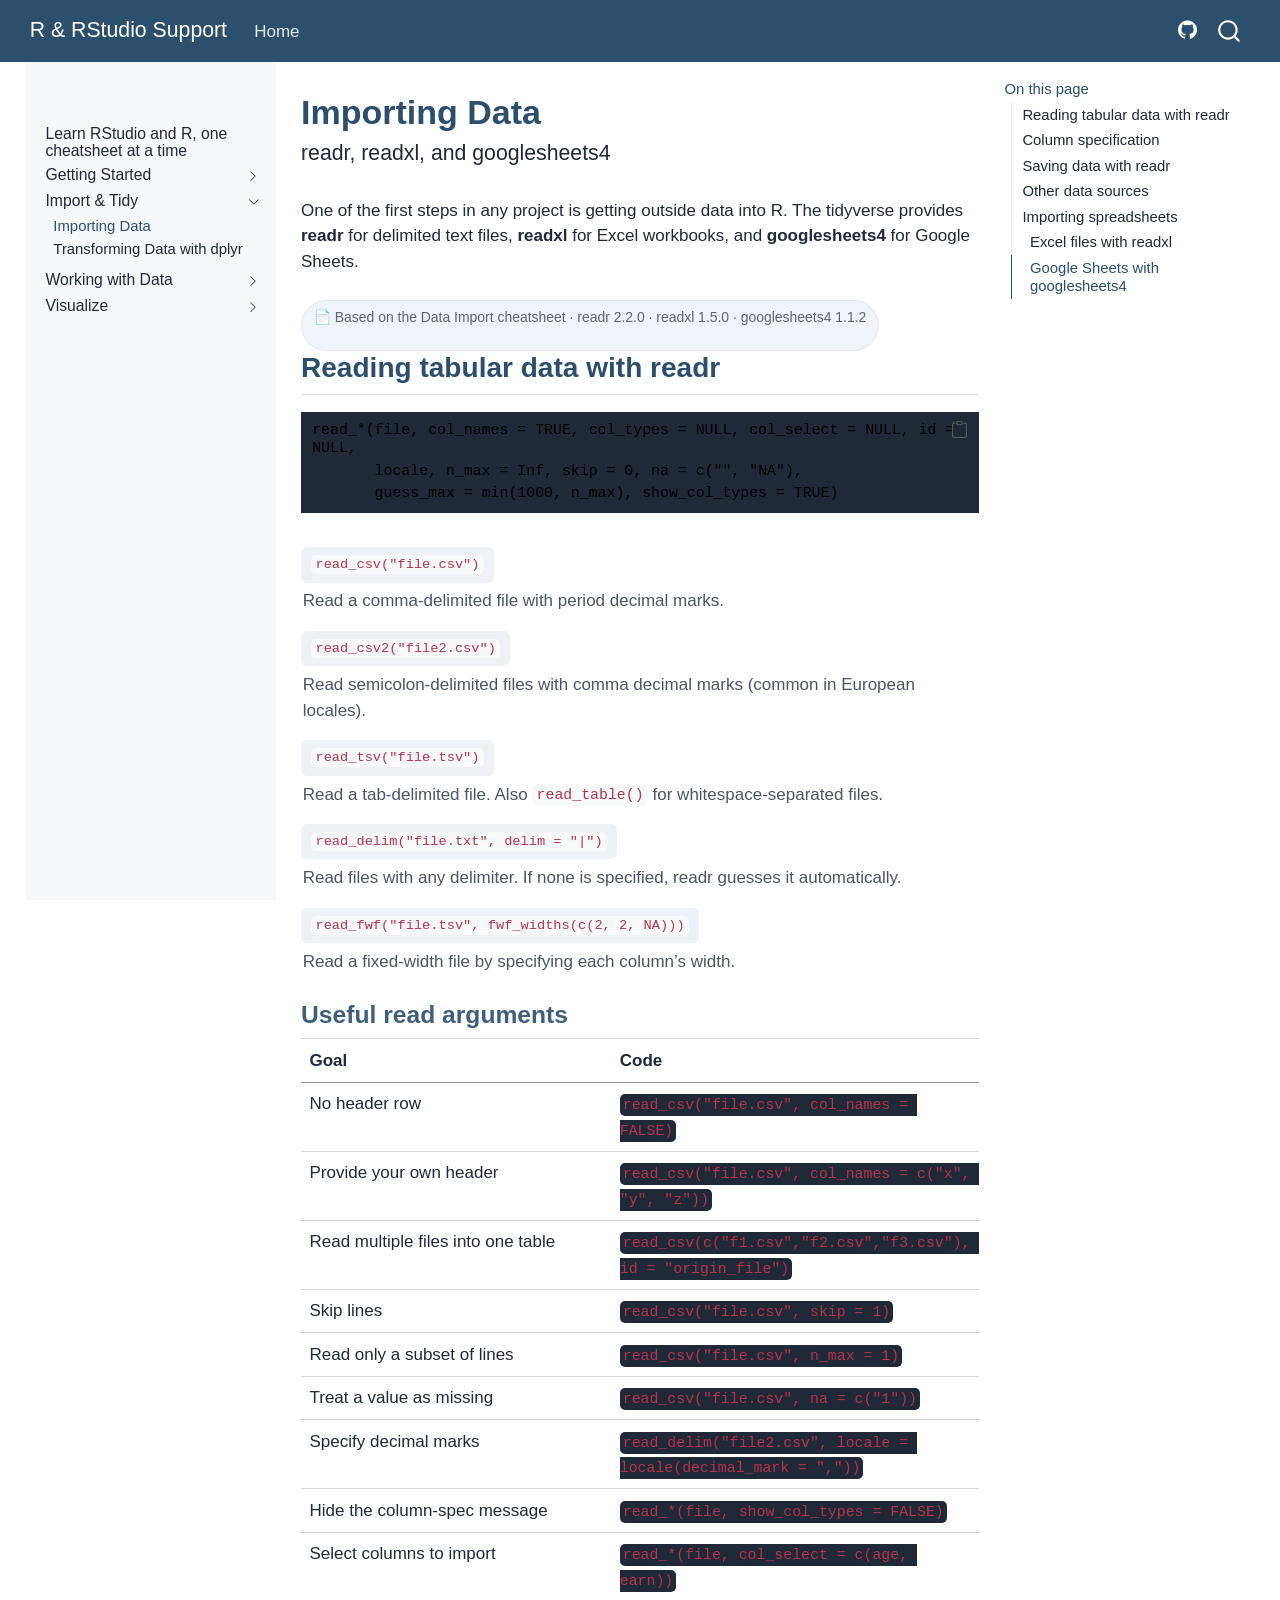
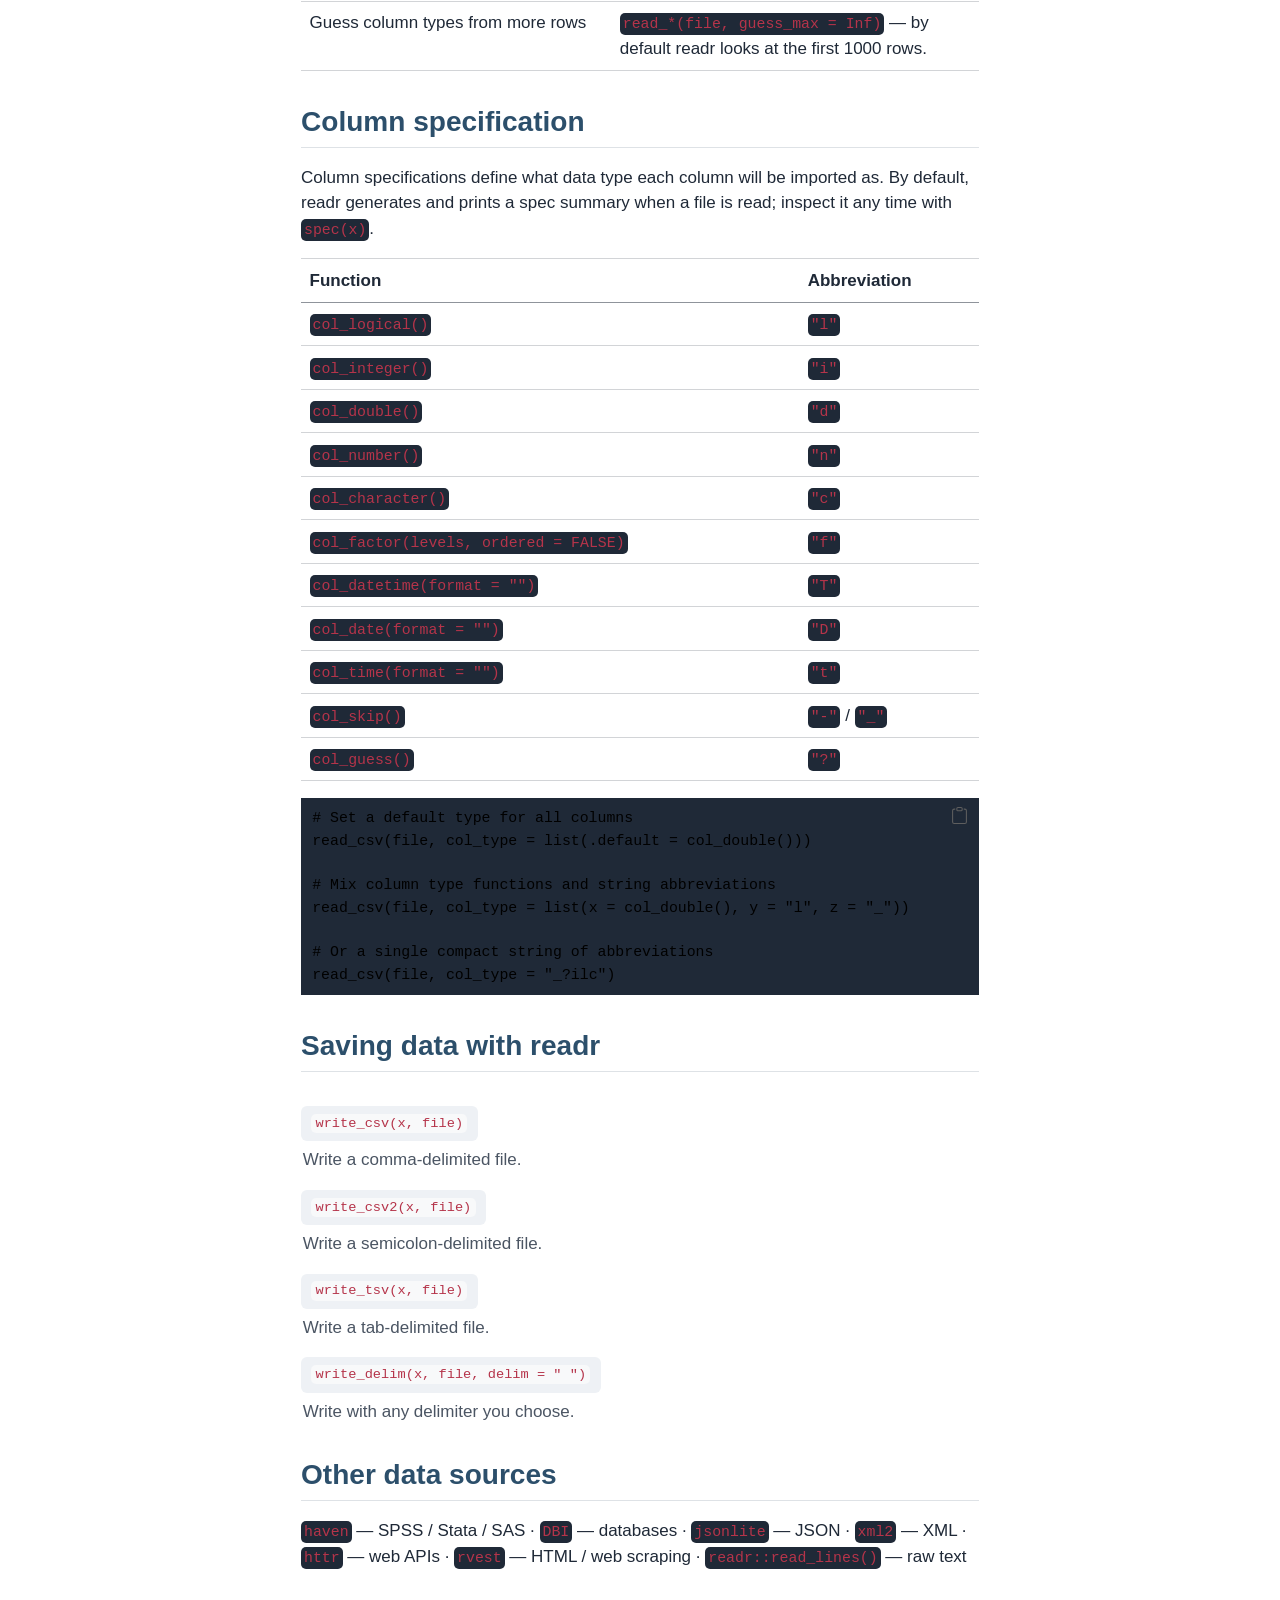
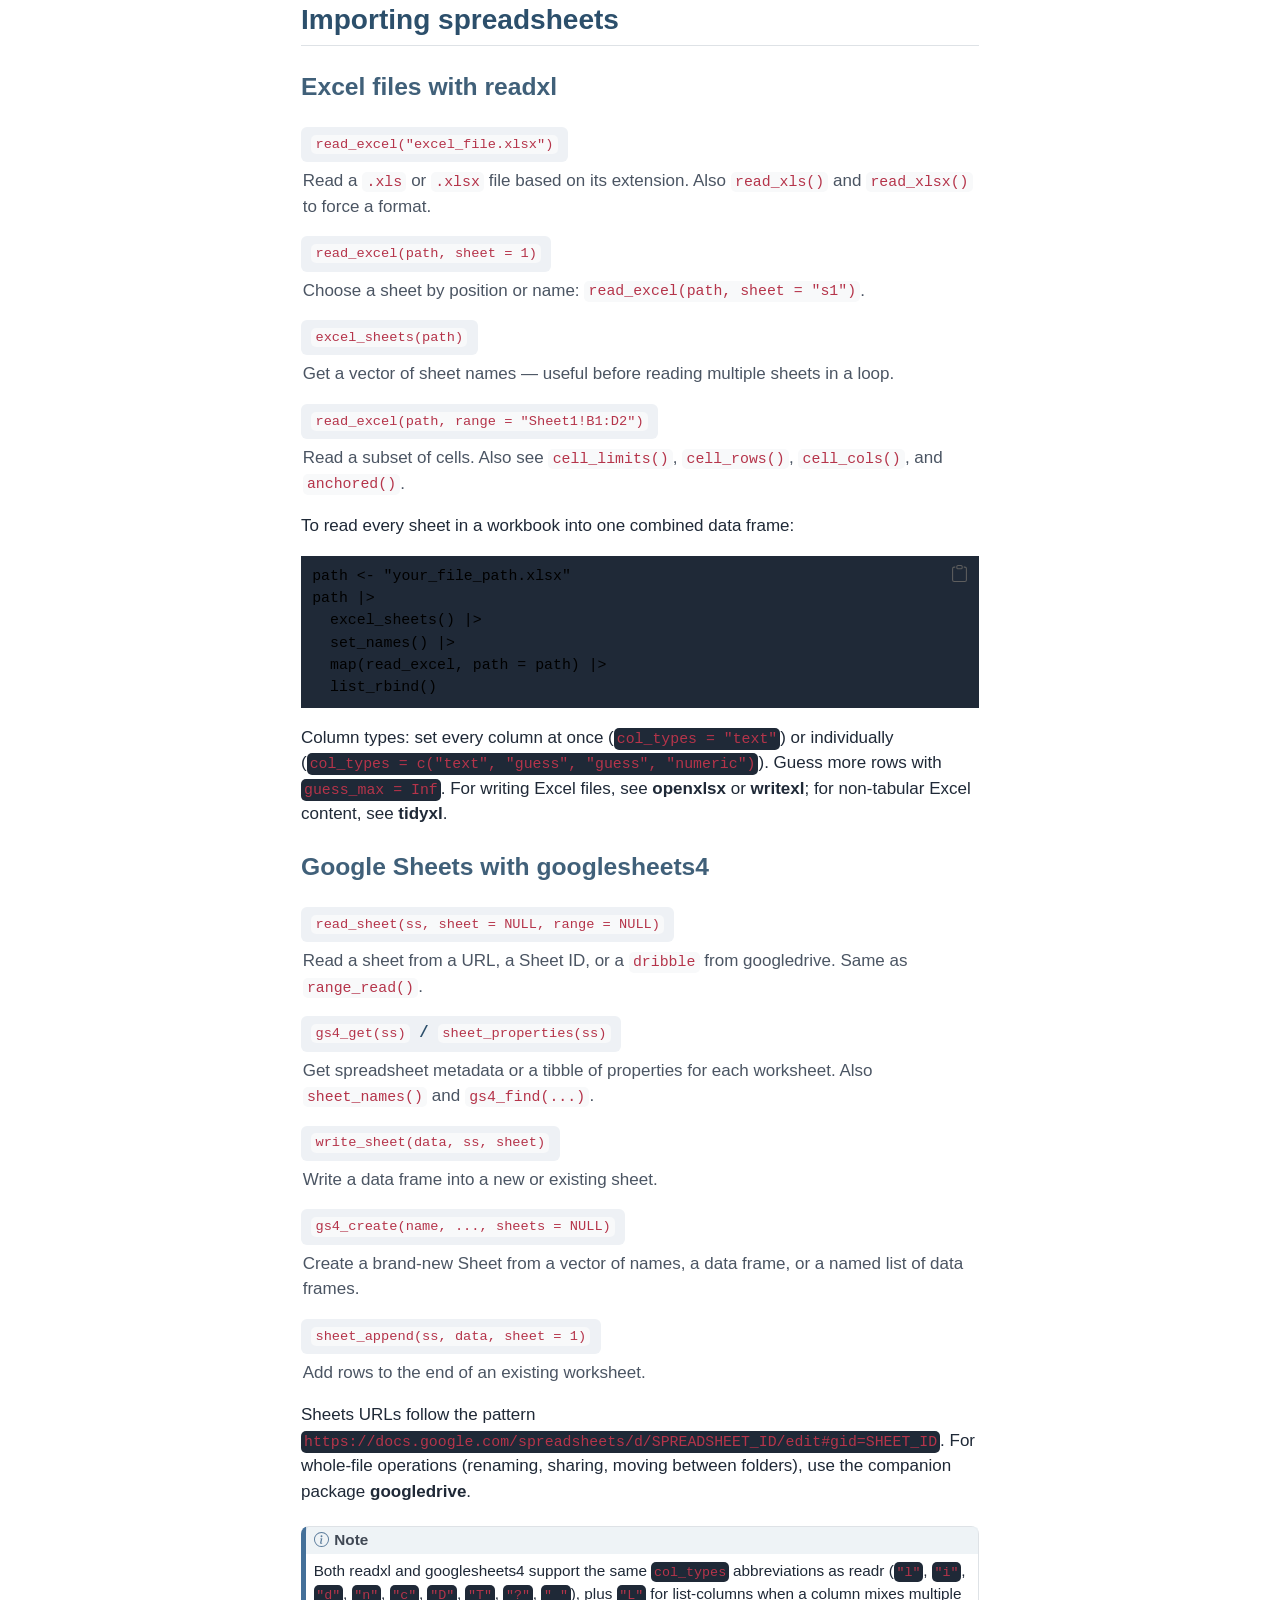
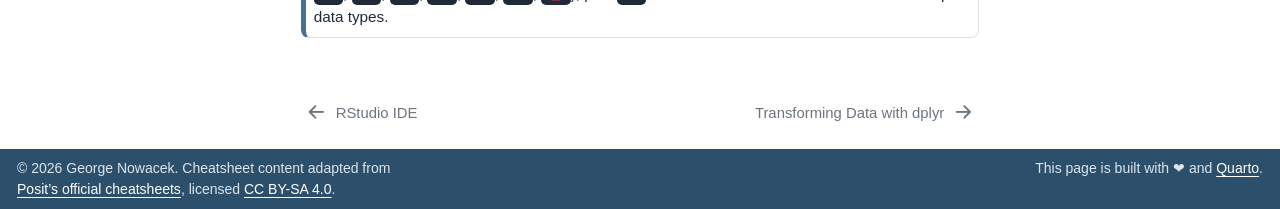
==== docs/data-import.html @ 21bd2790 "Rebuild site as a Quarto website Replace the hand-rolled static HTML/CSS with a proper Quarto websit" ====
<!DOCTYPE html>
<html xmlns="http://www.w3.org/1999/xhtml" lang="en" xml:lang="en"><head>

<meta charset="utf-8">
<meta name="generator" content="quarto-1.10.18">

<meta name="viewport" content="width=device-width, initial-scale=1.0, user-scalable=yes">


<title>Importing Data – R &amp; RStudio Support</title>
<style>
/* Default styles provided by pandoc.
** See https://pandoc.org/MANUAL.html#variables-for-html for config info.
*/
span.smallcaps{font-variant: small-caps;}
div.columns{display: flex; gap: 1.5em;}
div.column{flex: auto;}
@media screen {
div.columns{gap: min(4vw, 1.5em);}
div.column{overflow-x: auto;}
}
div.hanging-indent{margin-left: 1.5em; text-indent: -1.5em;}
ul.task-list{list-style: none;}
ul.task-list li input[type="checkbox"] {
  width: 0.8em;
  margin: 0 0.8em 0.2em -1em; /* quarto-specific, see https://github.com/quarto-dev/quarto-cli/issues/4556 */ 
  vertical-align: middle;
}
/* CSS for syntax highlighting */
html { -webkit-text-size-adjust: 100%; }
pre > code.sourceCode { white-space: pre; position: relative; }
pre > code.sourceCode > span { display: inline-block; line-height: 1.25; }
pre > code.sourceCode > span:empty { height: 1.2em; }
.sourceCode { overflow: visible; }
code.sourceCode > span { color: inherit; text-decoration: inherit; }
div.sourceCode { margin: 1em 0; }
pre.sourceCode { margin: 0; }
@media screen {
div.sourceCode { overflow: auto; }
}
@media print {
pre > code.sourceCode { white-space: pre-wrap; }
pre > code.sourceCode > span { text-indent: -5em; padding-left: 5em; }
}
pre.numberSource code
  { counter-reset: source-line 0; }
pre.numberSource code > span
  { position: relative; left: -4em; counter-increment: source-line; }
pre.numberSource code > span > a:first-child::before
  { content: counter(source-line);
    position: relative; left: -1em; text-align: right; vertical-align: baseline;
    border: none; display: inline-block;
    -webkit-touch-callout: none; -webkit-user-select: none;
    -khtml-user-select: none; -moz-user-select: none;
    -ms-user-select: none; user-select: none;
    padding: 0 4px; width: 4em;
  }
pre.numberSource { margin-left: 3em;  padding-left: 4px; }
div.sourceCode
  {   }
@media screen {
pre > code.sourceCode > span > a:first-child::before { text-decoration: underline; }
}
</style>


<script src="site_libs/quarto-nav/quarto-nav.js"></script>
<script src="site_libs/quarto-nav/headroom.min.js"></script>
<script src="site_libs/clipboard/clipboard.min.js"></script>
<script src="site_libs/quarto-search/autocomplete.umd.js"></script>
<script src="site_libs/quarto-search/fuse.min.js"></script>
<script src="site_libs/quarto-search/quarto-search.js"></script>
<meta name="quarto:offset" content="./">
<link href="./data-transformation.html" rel="next">
<link href="./rstudio-ide.html" rel="prev">
<script src="site_libs/quarto-html/quarto.js" type="module"></script>
<script src="site_libs/quarto-html/tabsets/tabsets.js" type="module"></script>
<script src="site_libs/quarto-html/popper.min.js"></script>
<script src="site_libs/quarto-html/tippy.umd.min.js"></script>
<script src="site_libs/quarto-html/anchor.min.js"></script>
<link href="site_libs/quarto-html/tippy.css" rel="stylesheet">
<link href="site_libs/quarto-html/quarto-syntax-highlighting-64a204ab8560d761af7679ceaba22944.css" rel="stylesheet" id="quarto-text-highlighting-styles">
<script src="site_libs/bootstrap/bootstrap.min.js"></script>
<link href="site_libs/bootstrap/bootstrap-icons.css" rel="stylesheet">
<link href="site_libs/bootstrap/bootstrap-61f014f841e309003241b0b5c9f6c084.min.css" rel="stylesheet" append-hash="true" id="quarto-bootstrap" data-mode="light">
<script id="quarto-search-options" type="application/json">{
  "location": "navbar",
  "copy-button": false,
  "collapse-after": 3,
  "panel-placement": "end",
  "type": "overlay",
  "limit": 50,
  "keyboard-shortcut": [
    "f",
    "/",
    "s"
  ],
  "show-item-context": false,
  "language": {
    "search-no-results-text": "No results",
    "search-matching-documents-text": "matching documents",
    "search-copy-link-title": "Copy link to search",
    "search-hide-matches-text": "Hide additional matches",
    "search-more-match-text": "more match in this document",
    "search-more-matches-text": "more matches in this document",
    "search-clear-button-title": "Clear",
    "search-text-placeholder": "",
    "search-detached-cancel-button-title": "Cancel",
    "search-submit-button-title": "Submit",
    "search-label": "Search"
  }
}</script>
<style>html{ scroll-behavior: smooth; }</style>


<link rel="stylesheet" href="styles.css">
</head>

<body class="nav-sidebar floating nav-fixed quarto-light">

<div id="quarto-search-results"></div>
  <header id="quarto-header" class="headroom fixed-top">
    <nav class="navbar navbar-expand-lg " data-bs-theme="dark">
      <div class="navbar-container container-fluid">
      <div class="navbar-brand-container mx-auto">
    <a class="navbar-brand" href="./index.html">
    <span class="navbar-title">R &amp; RStudio Support</span>
    </a>
  </div>
            <div id="quarto-search" class="" title="Search"></div>
          <button class="navbar-toggler" type="button" data-bs-toggle="collapse" data-bs-target="#navbarCollapse" aria-controls="navbarCollapse" role="menu" aria-expanded="false" aria-label="Toggle navigation" onclick="if (window.quartoToggleHeadroom) { window.quartoToggleHeadroom(); }">
  <span class="navbar-toggler-icon"></span>
</button>
          <div class="collapse navbar-collapse" id="navbarCollapse">
            <ul class="navbar-nav navbar-nav-scroll me-auto">
  <li class="nav-item">
    <a class="nav-link active" href="./index.html" aria-current="page"> 
<span class="menu-text">Home</span></a>
  </li>  
</ul>
            <ul class="navbar-nav navbar-nav-scroll ms-auto">
  <li class="nav-item compact">
    <a class="nav-link" href="https://github.com/ganowacek/r-support"> <i class="bi bi-github" role="img" aria-label="GitHub repository">
</i> 
<span class="menu-text"></span></a>
  </li>  
</ul>
          </div> <!-- /navcollapse -->
            <div class="quarto-navbar-tools">
</div>
      </div> <!-- /container-fluid -->
    </nav>
  <nav class="quarto-secondary-nav">
    <div class="container-fluid d-flex">
      <button type="button" class="quarto-btn-toggle btn" data-bs-toggle="collapse" role="button" data-bs-target=".quarto-sidebar-collapse-item" aria-controls="quarto-sidebar" aria-expanded="false" aria-label="Toggle sidebar navigation" onclick="if (window.quartoToggleHeadroom) { window.quartoToggleHeadroom(); }">
        <i class="bi bi-layout-text-sidebar-reverse"></i>
      </button>
        <a class="flex-grow-1 no-decor" role="navigation" data-bs-toggle="collapse" data-bs-target=".quarto-sidebar-collapse-item" aria-controls="quarto-sidebar" aria-expanded="false" aria-label="Toggle sidebar navigation" onclick="if (window.quartoToggleHeadroom) { window.quartoToggleHeadroom(); }">      
          <h1 class="quarto-secondary-nav-title">Importing Data</h1>
        </a>     
      <button type="button" class="btn quarto-search-button" aria-label="Search" onclick="window.quartoOpenSearch();">
        <i class="bi bi-search"></i>
      </button>
    </div>
  </nav>
</header>
<!-- content -->
<div id="quarto-content" class="quarto-container page-columns page-rows-contents page-layout-article page-navbar">
<!-- sidebar -->
  <nav id="quarto-sidebar" class="sidebar collapse collapse-horizontal quarto-sidebar-collapse-item sidebar-navigation floating overflow-auto">
        <div class="mt-2 flex-shrink-0 align-items-center">
        <div class="sidebar-search">
        <div id="quarto-search" class="" title="Search"></div>
        </div>
        </div>
    <div class="sidebar-menu-container"> 
    <ul class="list-unstyled mt-1">
        <li class="sidebar-item">
  <div class="sidebar-item-container"> 
  <a href="./index.html" class="sidebar-item-text sidebar-link">
 <span class="menu-text">Learn RStudio and R, one cheatsheet at a time</span></a>
  </div>
</li>
        <li class="sidebar-item sidebar-item-section">
      <div class="sidebar-item-container"> 
            <a class="sidebar-item-text sidebar-link text-start collapsed" data-bs-toggle="collapse" data-bs-target="#quarto-sidebar-section-1" role="navigation" aria-expanded="false">
 <span class="menu-text">Getting Started</span></a>
          <a class="sidebar-item-toggle text-start collapsed" data-bs-toggle="collapse" data-bs-target="#quarto-sidebar-section-1" role="navigation" aria-expanded="false" aria-label="Toggle section">
            <i class="bi bi-chevron-right ms-2"></i>
          </a> 
      </div>
      <ul id="quarto-sidebar-section-1" class="collapse list-unstyled sidebar-section depth1 ">  
          <li class="sidebar-item">
  <div class="sidebar-item-container"> 
  <a href="./rstudio-ide.html" class="sidebar-item-text sidebar-link">
 <span class="menu-text">RStudio IDE</span></a>
  </div>
</li>
      </ul>
  </li>
        <li class="sidebar-item sidebar-item-section">
      <div class="sidebar-item-container"> 
            <a class="sidebar-item-text sidebar-link text-start" data-bs-toggle="collapse" data-bs-target="#quarto-sidebar-section-2" role="navigation" aria-expanded="true">
 <span class="menu-text">Import &amp; Tidy</span></a>
          <a class="sidebar-item-toggle text-start" data-bs-toggle="collapse" data-bs-target="#quarto-sidebar-section-2" role="navigation" aria-expanded="true" aria-label="Toggle section">
            <i class="bi bi-chevron-right ms-2"></i>
          </a> 
      </div>
      <ul id="quarto-sidebar-section-2" class="collapse list-unstyled sidebar-section depth1 show">  
          <li class="sidebar-item">
  <div class="sidebar-item-container"> 
  <a href="./data-import.html" class="sidebar-item-text sidebar-link active">
 <span class="menu-text">Importing Data</span></a>
  </div>
</li>
          <li class="sidebar-item">
  <div class="sidebar-item-container"> 
  <a href="./data-transformation.html" class="sidebar-item-text sidebar-link">
 <span class="menu-text">Transforming Data with dplyr</span></a>
  </div>
</li>
      </ul>
  </li>
        <li class="sidebar-item sidebar-item-section">
      <div class="sidebar-item-container"> 
            <a class="sidebar-item-text sidebar-link text-start collapsed" data-bs-toggle="collapse" data-bs-target="#quarto-sidebar-section-3" role="navigation" aria-expanded="false">
 <span class="menu-text">Working with Data</span></a>
          <a class="sidebar-item-toggle text-start collapsed" data-bs-toggle="collapse" data-bs-target="#quarto-sidebar-section-3" role="navigation" aria-expanded="false" aria-label="Toggle section">
            <i class="bi bi-chevron-right ms-2"></i>
          </a> 
      </div>
      <ul id="quarto-sidebar-section-3" class="collapse list-unstyled sidebar-section depth1 ">  
          <li class="sidebar-item">
  <div class="sidebar-item-container"> 
  <a href="./strings.html" class="sidebar-item-text sidebar-link">
 <span class="menu-text">String Manipulation with stringr</span></a>
  </div>
</li>
          <li class="sidebar-item">
  <div class="sidebar-item-container"> 
  <a href="./factors.html" class="sidebar-item-text sidebar-link">
 <span class="menu-text">Factors with forcats</span></a>
  </div>
</li>
      </ul>
  </li>
        <li class="sidebar-item sidebar-item-section">
      <div class="sidebar-item-container"> 
            <a class="sidebar-item-text sidebar-link text-start collapsed" data-bs-toggle="collapse" data-bs-target="#quarto-sidebar-section-4" role="navigation" aria-expanded="false">
 <span class="menu-text">Visualize</span></a>
          <a class="sidebar-item-toggle text-start collapsed" data-bs-toggle="collapse" data-bs-target="#quarto-sidebar-section-4" role="navigation" aria-expanded="false" aria-label="Toggle section">
            <i class="bi bi-chevron-right ms-2"></i>
          </a> 
      </div>
      <ul id="quarto-sidebar-section-4" class="collapse list-unstyled sidebar-section depth1 ">  
          <li class="sidebar-item">
  <div class="sidebar-item-container"> 
  <a href="./data-visualization.html" class="sidebar-item-text sidebar-link">
 <span class="menu-text">Data Visualization with ggplot2</span></a>
  </div>
</li>
      </ul>
  </li>
    </ul>
    </div>
</nav>
<div id="quarto-sidebar-glass" class="quarto-sidebar-collapse-item" data-bs-toggle="collapse" data-bs-target=".quarto-sidebar-collapse-item"></div>
<!-- margin-sidebar -->
    <div id="quarto-margin-sidebar" class="sidebar margin-sidebar">
        <nav id="TOC" role="doc-toc" class="toc-active">
    <h2 id="toc-title">On this page</h2>
   
  <ul>
  <li><a href="#reading-tabular-data-with-readr" id="toc-reading-tabular-data-with-readr" class="nav-link active" data-scroll-target="#reading-tabular-data-with-readr">Reading tabular data with readr</a>
  <ul class="collapse">
  <li><a href="#useful-read-arguments" id="toc-useful-read-arguments" class="nav-link" data-scroll-target="#useful-read-arguments">Useful read arguments</a></li>
  </ul></li>
  <li><a href="#column-specification" id="toc-column-specification" class="nav-link" data-scroll-target="#column-specification">Column specification</a></li>
  <li><a href="#saving-data-with-readr" id="toc-saving-data-with-readr" class="nav-link" data-scroll-target="#saving-data-with-readr">Saving data with readr</a></li>
  <li><a href="#other-data-sources" id="toc-other-data-sources" class="nav-link" data-scroll-target="#other-data-sources">Other data sources</a></li>
  <li><a href="#importing-spreadsheets" id="toc-importing-spreadsheets" class="nav-link" data-scroll-target="#importing-spreadsheets">Importing spreadsheets</a>
  <ul class="collapse">
  <li><a href="#excel-files-with-readxl" id="toc-excel-files-with-readxl" class="nav-link" data-scroll-target="#excel-files-with-readxl">Excel files with readxl</a></li>
  <li><a href="#google-sheets-with-googlesheets4" id="toc-google-sheets-with-googlesheets4" class="nav-link" data-scroll-target="#google-sheets-with-googlesheets4">Google Sheets with googlesheets4</a></li>
  </ul></li>
  </ul>
</nav>
    </div>
<!-- main -->
<main class="content" id="quarto-document-content">

<header id="title-block-header" class="quarto-title-block default">
<div class="quarto-title">
<h1 class="title d-none d-lg-block">Importing Data</h1>
<p class="subtitle lead">readr, readxl, and googlesheets4</p>
</div>



<div class="quarto-title-meta">

    
  
    
  </div>
  


</header>


<p>One of the first steps in any project is getting outside data into R. The tidyverse provides <strong>readr</strong> for delimited text files, <strong>readxl</strong> for Excel workbooks, and <strong>googlesheets4</strong> for Google Sheets.</p>
<div class="source-note">
<p>📄 Based on the Data Import cheatsheet · readr 2.2.0 · readxl 1.5.0 · googlesheets4 1.1.2</p>
</div>
<section id="reading-tabular-data-with-readr" class="level2">
<h2 class="anchored" data-anchor-id="reading-tabular-data-with-readr">Reading tabular data with readr</h2>
<div class="code-copy-outer-scaffold"><div class="sourceCode" id="cb1"><pre class="sourceCode r code-with-copy"><code class="sourceCode r"><span id="cb1-1"><a href="#cb1-1" aria-hidden="true" tabindex="-1"></a>read_<span class="sc">*</span>(file, <span class="at">col_names =</span> <span class="cn">TRUE</span>, <span class="at">col_types =</span> <span class="cn">NULL</span>, <span class="at">col_select =</span> <span class="cn">NULL</span>, <span class="at">id =</span> <span class="cn">NULL</span>,</span>
<span id="cb1-2"><a href="#cb1-2" aria-hidden="true" tabindex="-1"></a>       locale, <span class="at">n_max =</span> <span class="cn">Inf</span>, <span class="at">skip =</span> <span class="dv">0</span>, <span class="at">na =</span> <span class="fu">c</span>(<span class="st">""</span>, <span class="st">"NA"</span>),</span>
<span id="cb1-3"><a href="#cb1-3" aria-hidden="true" tabindex="-1"></a>       <span class="at">guess_max =</span> <span class="fu">min</span>(<span class="dv">1000</span>, n_max), <span class="at">show_col_types =</span> <span class="cn">TRUE</span>)</span></code></pre></div><button title="Copy to Clipboard" class="code-copy-button"><i class="bi"></i></button></div>
<div class="fn-ref">
<dl>
<dt><code>read_csv("file.csv")</code></dt>
<dd>
Read a comma-delimited file with period decimal marks.
</dd>
<dt><code>read_csv2("file2.csv")</code></dt>
<dd>
Read semicolon-delimited files with comma decimal marks (common in European locales).
</dd>
<dt><code>read_tsv("file.tsv")</code></dt>
<dd>
Read a tab-delimited file. Also <code>read_table()</code> for whitespace-separated files.
</dd>
<dt><code>read_delim("file.txt", delim = "|")</code></dt>
<dd>
Read files with any delimiter. If none is specified, readr guesses it automatically.
</dd>
<dt><code>read_fwf("file.tsv", fwf_widths(c(2, 2, NA)))</code></dt>
<dd>
Read a fixed-width file by specifying each column’s width.
</dd>
</dl>
</div>
<section id="useful-read-arguments" class="level3">
<h3 class="anchored" data-anchor-id="useful-read-arguments">Useful read arguments</h3>
<table class="caption-top table">
<colgroup>
<col style="width: 50%">
<col style="width: 50%">
</colgroup>
<thead>
<tr class="header">
<th>Goal</th>
<th>Code</th>
</tr>
</thead>
<tbody>
<tr class="odd">
<td>No header row</td>
<td><code>read_csv("file.csv", col_names = FALSE)</code></td>
</tr>
<tr class="even">
<td>Provide your own header</td>
<td><code>read_csv("file.csv", col_names = c("x", "y", "z"))</code></td>
</tr>
<tr class="odd">
<td>Read multiple files into one table</td>
<td><code>read_csv(c("f1.csv","f2.csv","f3.csv"), id = "origin_file")</code></td>
</tr>
<tr class="even">
<td>Skip lines</td>
<td><code>read_csv("file.csv", skip = 1)</code></td>
</tr>
<tr class="odd">
<td>Read only a subset of lines</td>
<td><code>read_csv("file.csv", n_max = 1)</code></td>
</tr>
<tr class="even">
<td>Treat a value as missing</td>
<td><code>read_csv("file.csv", na = c("1"))</code></td>
</tr>
<tr class="odd">
<td>Specify decimal marks</td>
<td><code>read_delim("file2.csv", locale = locale(decimal_mark = ","))</code></td>
</tr>
<tr class="even">
<td>Hide the column-spec message</td>
<td><code>read_*(file, show_col_types = FALSE)</code></td>
</tr>
<tr class="odd">
<td>Select columns to import</td>
<td><code>read_*(file, col_select = c(age, earn))</code></td>
</tr>
<tr class="even">
<td>Guess column types from more rows</td>
<td><code>read_*(file, guess_max = Inf)</code> — by default readr looks at the first 1000 rows.</td>
</tr>
</tbody>
</table>
</section>
</section>
<section id="column-specification" class="level2">
<h2 class="anchored" data-anchor-id="column-specification">Column specification</h2>
<p>Column specifications define what data type each column will be imported as. By default, readr generates and prints a spec summary when a file is read; inspect it any time with <code>spec(x)</code>.</p>
<table class="caption-top table">
<thead>
<tr class="header">
<th>Function</th>
<th>Abbreviation</th>
</tr>
</thead>
<tbody>
<tr class="odd">
<td><code>col_logical()</code></td>
<td><code>"l"</code></td>
</tr>
<tr class="even">
<td><code>col_integer()</code></td>
<td><code>"i"</code></td>
</tr>
<tr class="odd">
<td><code>col_double()</code></td>
<td><code>"d"</code></td>
</tr>
<tr class="even">
<td><code>col_number()</code></td>
<td><code>"n"</code></td>
</tr>
<tr class="odd">
<td><code>col_character()</code></td>
<td><code>"c"</code></td>
</tr>
<tr class="even">
<td><code>col_factor(levels, ordered = FALSE)</code></td>
<td><code>"f"</code></td>
</tr>
<tr class="odd">
<td><code>col_datetime(format = "")</code></td>
<td><code>"T"</code></td>
</tr>
<tr class="even">
<td><code>col_date(format = "")</code></td>
<td><code>"D"</code></td>
</tr>
<tr class="odd">
<td><code>col_time(format = "")</code></td>
<td><code>"t"</code></td>
</tr>
<tr class="even">
<td><code>col_skip()</code></td>
<td><code>"-"</code> / <code>"_"</code></td>
</tr>
<tr class="odd">
<td><code>col_guess()</code></td>
<td><code>"?"</code></td>
</tr>
</tbody>
</table>
<div class="code-copy-outer-scaffold"><div class="sourceCode" id="cb2"><pre class="sourceCode r code-with-copy"><code class="sourceCode r"><span id="cb2-1"><a href="#cb2-1" aria-hidden="true" tabindex="-1"></a><span class="co"># Set a default type for all columns</span></span>
<span id="cb2-2"><a href="#cb2-2" aria-hidden="true" tabindex="-1"></a><span class="fu">read_csv</span>(file, <span class="at">col_type =</span> <span class="fu">list</span>(<span class="at">.default =</span> <span class="fu">col_double</span>()))</span>
<span id="cb2-3"><a href="#cb2-3" aria-hidden="true" tabindex="-1"></a></span>
<span id="cb2-4"><a href="#cb2-4" aria-hidden="true" tabindex="-1"></a><span class="co"># Mix column type functions and string abbreviations</span></span>
<span id="cb2-5"><a href="#cb2-5" aria-hidden="true" tabindex="-1"></a><span class="fu">read_csv</span>(file, <span class="at">col_type =</span> <span class="fu">list</span>(<span class="at">x =</span> <span class="fu">col_double</span>(), <span class="at">y =</span> <span class="st">"l"</span>, <span class="at">z =</span> <span class="st">"_"</span>))</span>
<span id="cb2-6"><a href="#cb2-6" aria-hidden="true" tabindex="-1"></a></span>
<span id="cb2-7"><a href="#cb2-7" aria-hidden="true" tabindex="-1"></a><span class="co"># Or a single compact string of abbreviations</span></span>
<span id="cb2-8"><a href="#cb2-8" aria-hidden="true" tabindex="-1"></a><span class="fu">read_csv</span>(file, <span class="at">col_type =</span> <span class="st">"_?ilc"</span>)</span></code></pre></div><button title="Copy to Clipboard" class="code-copy-button"><i class="bi"></i></button></div>
</section>
<section id="saving-data-with-readr" class="level2">
<h2 class="anchored" data-anchor-id="saving-data-with-readr">Saving data with readr</h2>
<div class="fn-ref">
<dl>
<dt><code>write_csv(x, file)</code></dt>
<dd>
Write a comma-delimited file.
</dd>
<dt><code>write_csv2(x, file)</code></dt>
<dd>
Write a semicolon-delimited file.
</dd>
<dt><code>write_tsv(x, file)</code></dt>
<dd>
Write a tab-delimited file.
</dd>
<dt><code>write_delim(x, file, delim = " ")</code></dt>
<dd>
Write with any delimiter you choose.
</dd>
</dl>
</div>
</section>
<section id="other-data-sources" class="level2">
<h2 class="anchored" data-anchor-id="other-data-sources">Other data sources</h2>
<p><code>haven</code> — SPSS / Stata / SAS · <code>DBI</code> — databases · <code>jsonlite</code> — JSON · <code>xml2</code> — XML · <code>httr</code> — web APIs · <code>rvest</code> — HTML / web scraping · <code>readr::read_lines()</code> — raw text</p>
</section>
<section id="importing-spreadsheets" class="level2">
<h2 class="anchored" data-anchor-id="importing-spreadsheets">Importing spreadsheets</h2>
<section id="excel-files-with-readxl" class="level3">
<h3 class="anchored" data-anchor-id="excel-files-with-readxl">Excel files with readxl</h3>
<div class="fn-ref">
<dl>
<dt><code>read_excel("excel_file.xlsx")</code></dt>
<dd>
Read a <code>.xls</code> or <code>.xlsx</code> file based on its extension. Also <code>read_xls()</code> and <code>read_xlsx()</code> to force a format.
</dd>
<dt><code>read_excel(path, sheet = 1)</code></dt>
<dd>
Choose a sheet by position or name: <code>read_excel(path, sheet = "s1")</code>.
</dd>
<dt><code>excel_sheets(path)</code></dt>
<dd>
Get a vector of sheet names — useful before reading multiple sheets in a loop.
</dd>
<dt><code>read_excel(path, range = "Sheet1!B1:D2")</code></dt>
<dd>
Read a subset of cells. Also see <code>cell_limits()</code>, <code>cell_rows()</code>, <code>cell_cols()</code>, and <code>anchored()</code>.
</dd>
</dl>
</div>
<p>To read every sheet in a workbook into one combined data frame:</p>
<div class="code-copy-outer-scaffold"><div class="sourceCode" id="cb3"><pre class="sourceCode r code-with-copy"><code class="sourceCode r"><span id="cb3-1"><a href="#cb3-1" aria-hidden="true" tabindex="-1"></a>path <span class="ot">&lt;-</span> <span class="st">"your_file_path.xlsx"</span></span>
<span id="cb3-2"><a href="#cb3-2" aria-hidden="true" tabindex="-1"></a>path <span class="sc">|&gt;</span></span>
<span id="cb3-3"><a href="#cb3-3" aria-hidden="true" tabindex="-1"></a>  <span class="fu">excel_sheets</span>() <span class="sc">|&gt;</span></span>
<span id="cb3-4"><a href="#cb3-4" aria-hidden="true" tabindex="-1"></a>  <span class="fu">set_names</span>() <span class="sc">|&gt;</span></span>
<span id="cb3-5"><a href="#cb3-5" aria-hidden="true" tabindex="-1"></a>  <span class="fu">map</span>(read_excel, <span class="at">path =</span> path) <span class="sc">|&gt;</span></span>
<span id="cb3-6"><a href="#cb3-6" aria-hidden="true" tabindex="-1"></a>  <span class="fu">list_rbind</span>()</span></code></pre></div><button title="Copy to Clipboard" class="code-copy-button"><i class="bi"></i></button></div>
<p>Column types: set every column at once (<code>col_types = "text"</code>) or individually (<code>col_types = c("text", "guess", "guess", "numeric")</code>). Guess more rows with <code>guess_max = Inf</code>. For writing Excel files, see <strong>openxlsx</strong> or <strong>writexl</strong>; for non-tabular Excel content, see <strong>tidyxl</strong>.</p>
</section>
<section id="google-sheets-with-googlesheets4" class="level3">
<h3 class="anchored" data-anchor-id="google-sheets-with-googlesheets4">Google Sheets with googlesheets4</h3>
<div class="fn-ref">
<dl>
<dt><code>read_sheet(ss, sheet = NULL, range = NULL)</code></dt>
<dd>
Read a sheet from a URL, a Sheet ID, or a <code>dribble</code> from googledrive. Same as <code>range_read()</code>.
</dd>
<dt><code>gs4_get(ss)</code> / <code>sheet_properties(ss)</code></dt>
<dd>
Get spreadsheet metadata or a tibble of properties for each worksheet. Also <code>sheet_names()</code> and <code>gs4_find(...)</code>.
</dd>
<dt><code>write_sheet(data, ss, sheet)</code></dt>
<dd>
Write a data frame into a new or existing sheet.
</dd>
<dt><code>gs4_create(name, ..., sheets = NULL)</code></dt>
<dd>
Create a brand-new Sheet from a vector of names, a data frame, or a named list of data frames.
</dd>
<dt><code>sheet_append(ss, data, sheet = 1)</code></dt>
<dd>
Add rows to the end of an existing worksheet.
</dd>
</dl>
</div>
<p>Sheets URLs follow the pattern <code>https://docs.google.com/spreadsheets/d/SPREADSHEET_ID/edit#gid=SHEET_ID</code>. For whole-file operations (renaming, sharing, moving between folders), use the companion package <strong>googledrive</strong>.</p>
<div class="callout callout-style-default callout-note callout-titled">
<div class="callout-header d-flex align-content-center">
<div class="callout-icon-container">
<i class="callout-icon"></i>
</div>
<div class="callout-title-container flex-fill">
Note
</div>
</div>
<div class="callout-body-container callout-body">
<p>Both readxl and googlesheets4 support the same <code>col_types</code> abbreviations as readr (<code>"l"</code>, <code>"i"</code>, <code>"d"</code>, <code>"n"</code>, <code>"c"</code>, <code>"D"</code>, <code>"T"</code>, <code>"?"</code>, <code>"_"</code>), plus <code>"L"</code> for list-columns when a column mixes multiple data types.</p>
</div>
</div>


</section>
</section>

</main> <!-- /main -->
<script id="quarto-html-after-body" type="application/javascript">
  window.document.addEventListener("DOMContentLoaded", function (event) {
    const icon = "";
    const anchorJS = new window.AnchorJS();
    anchorJS.options = {
      placement: 'right',
      icon: icon
    };
    anchorJS.add('.anchored');
    const isCodeAnnotation = (el) => {
      for (const clz of el.classList) {
        if (clz.startsWith('code-annotation-')) {                     
          return true;
        }
      }
      return false;
    }
    const onCopySuccess = function(e) {
      // button target
      const button = e.trigger;
      // don't keep focus
      button.blur();
      // flash "checked"
      button.classList.add('code-copy-button-checked');
      var currentTitle = button.getAttribute("title");
      button.setAttribute("title", "Copied!");
      let tooltip;
      if (window.bootstrap) {
        button.setAttribute("data-bs-toggle", "tooltip");
        button.setAttribute("data-bs-placement", "left");
        button.setAttribute("data-bs-title", "Copied!");
        tooltip = new bootstrap.Tooltip(button, 
          { trigger: "manual", 
            customClass: "code-copy-button-tooltip",
            offset: [0, -8]});
        tooltip.show();    
      }
      setTimeout(function() {
        if (tooltip) {
          tooltip.hide();
          button.removeAttribute("data-bs-title");
          button.removeAttribute("data-bs-toggle");
          button.removeAttribute("data-bs-placement");
        }
        button.setAttribute("title", currentTitle);
        button.classList.remove('code-copy-button-checked');
      }, 1000);
      // clear code selection
      e.clearSelection();
    }
    const getTextToCopy = function(trigger) {
      const outerScaffold = trigger.parentElement.cloneNode(true);
      const codeEl = outerScaffold.querySelector('code');
      for (const childEl of codeEl.children) {
        if (isCodeAnnotation(childEl)) {
          childEl.remove();
        }
      }
      return codeEl.innerText;
    }
    const clipboard = new window.ClipboardJS('.code-copy-button:not([data-in-quarto-modal])', {
      text: getTextToCopy
    });
    clipboard.on('success', onCopySuccess);
    if (window.document.getElementById('quarto-embedded-source-code-modal')) {
      const clipboardModal = new window.ClipboardJS('.code-copy-button[data-in-quarto-modal]', {
        text: getTextToCopy,
        container: window.document.getElementById('quarto-embedded-source-code-modal')
      });
      clipboardModal.on('success', onCopySuccess);
    }
      var localhostRegex = new RegExp(/^(?:http|https):\/\/localhost\:?[0-9]*\//);
      var mailtoRegex = new RegExp(/^mailto:/);
        var filterRegex = new RegExp("https:\/\/ganowacek\.github\.io\/r-support\/");
      var isInternal = (href) => {
          return filterRegex.test(href) || localhostRegex.test(href) || mailtoRegex.test(href);
      }
      // Inspect non-navigation links and adorn them if external
     var links = window.document.querySelectorAll('a[href]:not(.nav-link):not(.navbar-brand):not(.toc-action):not(.sidebar-link):not(.sidebar-item-toggle):not(.pagination-link):not(.no-external):not([aria-hidden]):not(.dropdown-item):not(.quarto-navigation-tool):not(.about-link)');
      for (var i=0; i<links.length; i++) {
        const link = links[i];
        if (!isInternal(link.href)) {
          // undo the damage that might have been done by quarto-nav.js in the case of
          // links that we want to consider external
          if (link.dataset.originalHref !== undefined) {
            link.href = link.dataset.originalHref;
          }
            // target, if specified
            link.setAttribute("target", "_blank");
            if (link.getAttribute("rel") === null) {
              link.setAttribute("rel", "noopener");
            }
        }
      }
    function tippyHover(el, contentFn, onTriggerFn, onUntriggerFn) {
      const config = {
        allowHTML: true,
        maxWidth: 500,
        delay: 100,
        arrow: false,
        appendTo: function(el) {
            return el.parentElement;
        },
        interactive: true,
        interactiveBorder: 10,
        theme: 'quarto',
        placement: 'bottom-start',
      };
      if (contentFn) {
        config.content = contentFn;
      }
      if (onTriggerFn) {
        config.onTrigger = onTriggerFn;
      }
      if (onUntriggerFn) {
        config.onUntrigger = onUntriggerFn;
      }
      window.tippy(el, config); 
    }
    const noterefs = window.document.querySelectorAll('a[role="doc-noteref"]');
    for (var i=0; i<noterefs.length; i++) {
      const ref = noterefs[i];
      tippyHover(ref, function() {
        // use id or data attribute instead here
        let href = ref.getAttribute('data-footnote-href') || ref.getAttribute('href');
        try { href = new URL(href).hash; } catch {}
        const id = href.replace(/^#\/?/, "");
        const note = window.document.getElementById(id);
        if (note) {
          return note.innerHTML;
        } else {
          return "";
        }
      });
    }
    const xrefs = window.document.querySelectorAll('a.quarto-xref');
    const processXRef = (id, note) => {
      // Strip column container classes
      const stripColumnClz = (el) => {
        el.classList.remove("page-full", "page-columns");
        if (el.children) {
          for (const child of el.children) {
            stripColumnClz(child);
          }
        }
      }
      stripColumnClz(note)
      if (id === null || id.startsWith('sec-')) {
        // Special case sections, only their first couple elements
        const container = document.createElement("div");
        if (note.children && note.children.length > 2) {
          container.appendChild(note.children[0].cloneNode(true));
          for (let i = 1; i < note.children.length; i++) {
            const child = note.children[i];
            if (child.tagName === "P" && child.innerText === "") {
              continue;
            } else {
              container.appendChild(child.cloneNode(true));
              break;
            }
          }
          if (window.Quarto?.typesetMath) {
            window.Quarto.typesetMath(container);
          }
          return container.innerHTML
        } else {
          if (window.Quarto?.typesetMath) {
            window.Quarto.typesetMath(note);
          }
          return note.innerHTML;
        }
      } else {
        // Remove any anchor links if they are present
        const anchorLink = note.querySelector('a.anchorjs-link');
        if (anchorLink) {
          anchorLink.remove();
        }
        if (window.Quarto?.typesetMath) {
          window.Quarto.typesetMath(note);
        }
        if (note.classList.contains("callout")) {
          return note.outerHTML;
        } else {
          return note.innerHTML;
        }
      }
    }
    for (var i=0; i<xrefs.length; i++) {
      const xref = xrefs[i];
      tippyHover(xref, undefined, function(instance) {
        instance.disable();
        let url = xref.getAttribute('href');
        let hash = undefined; 
        if (url.startsWith('#')) {
          hash = url;
        } else {
          try { hash = new URL(url).hash; } catch {}
        }
        if (hash) {
          const id = hash.replace(/^#\/?/, "");
          const note = window.document.getElementById(id);
          if (note !== null) {
            try {
              const html = processXRef(id, note.cloneNode(true));
              instance.setContent(html);
            } finally {
              instance.enable();
              instance.show();
            }
          } else {
            // See if we can fetch this
            fetch(url.split('#')[0])
            .then(res => res.text())
            .then(html => {
              const parser = new DOMParser();
              const htmlDoc = parser.parseFromString(html, "text/html");
              const note = htmlDoc.getElementById(id);
              if (note !== null) {
                const html = processXRef(id, note);
                instance.setContent(html);
              } 
            }).finally(() => {
              instance.enable();
              instance.show();
            });
          }
        } else {
          // See if we can fetch a full url (with no hash to target)
          // This is a special case and we should probably do some content thinning / targeting
          fetch(url)
          .then(res => res.text())
          .then(html => {
            const parser = new DOMParser();
            const htmlDoc = parser.parseFromString(html, "text/html");
            const note = htmlDoc.querySelector('main.content');
            if (note !== null) {
              // This should only happen for chapter cross references
              // (since there is no id in the URL)
              // remove the first header
              if (note.children.length > 0 && note.children[0].tagName === "HEADER") {
                note.children[0].remove();
              }
              const html = processXRef(null, note);
              instance.setContent(html);
            } 
          }).finally(() => {
            instance.enable();
            instance.show();
          });
        }
      }, function(instance) {
      });
    }
        let selectedAnnoteEl;
        const selectorForAnnotation = ( cell, annotation) => {
          let cellAttr = 'data-code-cell="' + cell + '"';
          let lineAttr = 'data-code-annotation="' +  annotation + '"';
          const selector = 'span[' + cellAttr + '][' + lineAttr + ']';
          return selector;
        }
        const selectCodeLines = (annoteEl) => {
          const doc = window.document;
          const targetCell = annoteEl.getAttribute("data-target-cell");
          const targetAnnotation = annoteEl.getAttribute("data-target-annotation");
          const annoteSpan = window.document.querySelector(selectorForAnnotation(targetCell, targetAnnotation));
          const lines = annoteSpan.getAttribute("data-code-lines").split(",");
          const lineIds = lines.map((line) => {
            return targetCell + "-" + line;
          })
          let top = null;
          let height = null;
          let parent = null;
          if (lineIds.length > 0) {
              //compute the position of the single el (top and bottom and make a div)
              const el = window.document.getElementById(lineIds[0]);
              top = el.offsetTop;
              height = el.offsetHeight;
              parent = el.parentElement.parentElement;
            if (lineIds.length > 1) {
              const lastEl = window.document.getElementById(lineIds[lineIds.length - 1]);
              const bottom = lastEl.offsetTop + lastEl.offsetHeight;
              height = bottom - top;
            }
            if (top !== null && height !== null && parent !== null) {
              // cook up a div (if necessary) and position it 
              let div = window.document.getElementById("code-annotation-line-highlight");
              if (div === null) {
                div = window.document.createElement("div");
                div.setAttribute("id", "code-annotation-line-highlight");
                div.style.position = 'absolute';
                parent.appendChild(div);
              }
              div.style.top = top - 2 + "px";
              div.style.height = height + 4 + "px";
              div.style.left = 0;
              let gutterDiv = window.document.getElementById("code-annotation-line-highlight-gutter");
              if (gutterDiv === null) {
                gutterDiv = window.document.createElement("div");
                gutterDiv.setAttribute("id", "code-annotation-line-highlight-gutter");
                gutterDiv.style.position = 'absolute';
                const codeCell = window.document.getElementById(targetCell);
                const gutter = codeCell.querySelector('.code-annotation-gutter');
                gutter.appendChild(gutterDiv);
              }
              gutterDiv.style.top = top - 2 + "px";
              gutterDiv.style.height = height + 4 + "px";
            }
            selectedAnnoteEl = annoteEl;
          }
        };
        const unselectCodeLines = () => {
          const elementsIds = ["code-annotation-line-highlight", "code-annotation-line-highlight-gutter"];
          elementsIds.forEach((elId) => {
            const div = window.document.getElementById(elId);
            if (div) {
              div.remove();
            }
          });
          selectedAnnoteEl = undefined;
        };
          // Handle positioning of the toggle
      window.addEventListener(
        "resize",
        throttle(() => {
          elRect = undefined;
          if (selectedAnnoteEl) {
            selectCodeLines(selectedAnnoteEl);
          }
        }, 10)
      );
      function throttle(fn, ms) {
      let throttle = false;
      let timer;
        return (...args) => {
          if(!throttle) { // first call gets through
              fn.apply(this, args);
              throttle = true;
          } else { // all the others get throttled
              if(timer) clearTimeout(timer); // cancel #2
              timer = setTimeout(() => {
                fn.apply(this, args);
                timer = throttle = false;
              }, ms);
          }
        };
      }
        // Attach click handler to the DT
        const annoteDls = window.document.querySelectorAll('dt[data-target-cell]');
        for (const annoteDlNode of annoteDls) {
          annoteDlNode.addEventListener('click', (event) => {
            const clickedEl = event.target;
            if (clickedEl !== selectedAnnoteEl) {
              unselectCodeLines();
              const activeEl = window.document.querySelector('dt[data-target-cell].code-annotation-active');
              if (activeEl) {
                activeEl.classList.remove('code-annotation-active');
              }
              selectCodeLines(clickedEl);
              clickedEl.classList.add('code-annotation-active');
            } else {
              // Unselect the line
              unselectCodeLines();
              clickedEl.classList.remove('code-annotation-active');
            }
          });
        }
    const findCites = (el) => {
      const parentEl = el.parentElement;
      if (parentEl) {
        const cites = parentEl.dataset.cites;
        if (cites) {
          return {
            el,
            cites: cites.split(' ')
          };
        } else {
          return findCites(el.parentElement)
        }
      } else {
        return undefined;
      }
    };
    var bibliorefs = window.document.querySelectorAll('a[role="doc-biblioref"]');
    for (var i=0; i<bibliorefs.length; i++) {
      const ref = bibliorefs[i];
      const citeInfo = findCites(ref);
      if (citeInfo) {
        tippyHover(citeInfo.el, function() {
          var popup = window.document.createElement('div');
          citeInfo.cites.forEach(function(cite) {
            var citeDiv = window.document.createElement('div');
            citeDiv.classList.add('hanging-indent');
            citeDiv.classList.add('csl-entry');
            var biblioDiv = window.document.getElementById('ref-' + cite);
            if (biblioDiv) {
              citeDiv.innerHTML = biblioDiv.innerHTML;
            }
            popup.appendChild(citeDiv);
          });
          return popup.innerHTML;
        });
      }
    }
  });
  </script>
<nav class="page-navigation">
  <div class="nav-page nav-page-previous">
      <a href="./rstudio-ide.html" class="pagination-link" aria-label="RStudio IDE">
        <i class="bi bi-arrow-left-short"></i> <span class="nav-page-text">RStudio IDE</span>
      </a>          
  </div>
  <div class="nav-page nav-page-next">
      <a href="./data-transformation.html" class="pagination-link" aria-label="Transforming Data with dplyr">
        <span class="nav-page-text">Transforming Data with dplyr</span> <i class="bi bi-arrow-right-short"></i>
      </a>
  </div>
</nav>
</div> <!-- /content -->
<footer class="footer">
  <div class="nav-footer">
    <div class="nav-footer-left">
<p>© 2026 George Nowacek. Cheatsheet content adapted from <a href="https://posit.co/resources/cheatsheets/">Posit’s official cheatsheets</a>, licensed <a href="https://creativecommons.org/licenses/by-sa/4.0/">CC BY-SA 4.0</a>.</p>
</div>   
    <div class="nav-footer-center">
      &nbsp;
    </div>
    <div class="nav-footer-right">
<p>This page is built with ❤ and <a href="https://quarto.org">Quarto</a>.</p>
</div>
  </div>
</footer>




<script src="site_libs/quarto-html/zenscroll-min.js"></script>
</body></html>
---- docs/site_libs/quarto-html/tippy.css ----
.tippy-box[data-animation=fade][data-state=hidden]{opacity:0}[data-tippy-root]{max-width:calc(100vw - 10px)}.tippy-box{position:relative;background-color:#333;color:#fff;border-radius:4px;font-size:14px;line-height:1.4;white-space:normal;outline:0;transition-property:transform,visibility,opacity}.tippy-box[data-placement^=top]>.tippy-arrow{bottom:0}.tippy-box[data-placement^=top]>.tippy-arrow:before{bottom:-7px;left:0;border-width:8px 8px 0;border-top-color:initial;transform-origin:center top}.tippy-box[data-placement^=bottom]>.tippy-arrow{top:0}.tippy-box[data-placement^=bottom]>.tippy-arrow:before{top:-7px;left:0;border-width:0 8px 8px;border-bottom-color:initial;transform-origin:center bottom}.tippy-box[data-placement^=left]>.tippy-arrow{right:0}.tippy-box[data-placement^=left]>.tippy-arrow:before{border-width:8px 0 8px 8px;border-left-color:initial;right:-7px;transform-origin:center left}.tippy-box[data-placement^=right]>.tippy-arrow{left:0}.tippy-box[data-placement^=right]>.tippy-arrow:before{left:-7px;border-width:8px 8px 8px 0;border-right-color:initial;transform-origin:center right}.tippy-box[data-inertia][data-state=visible]{transition-timing-function:cubic-bezier(.54,1.5,.38,1.11)}.tippy-arrow{width:16px;height:16px;color:#333}.tippy-arrow:before{content:"";position:absolute;border-color:transparent;border-style:solid}.tippy-content{position:relative;padding:5px 9px;z-index:1}
---- docs/styles.css ----
/* Function reference definition lists */
.fn-ref dt {
  font-family: var(--bs-font-monospace, "SF Mono", Menlo, Consolas, monospace);
  font-size: 0.92rem;
  font-weight: 700;
  color: #2c4f6b;
  background: #eef1f5;
  padding: 0.35rem 0.6rem;
  border-radius: 6px;
  margin-top: 1rem;
  display: inline-block;
}

.fn-ref dd {
  margin: 0.35rem 0 0 0.1rem;
  color: #4b5563;
}

/* Inline "chip" tags for quick reference lists */
.chip {
  display: inline-block;
  background: #eef1f5;
  border-radius: 999px;
  padding: 0.25rem 0.7rem;
  font-size: 0.82rem;
  color: #2c4f6b;
  font-weight: 600;
  margin: 0.15rem 0.25rem 0.15rem 0;
}

.source-note {
  display: inline-flex;
  align-items: center;
  gap: 0.4rem;
  background: #eef4f9;
  border: 1px solid #e3e6ea;
  color: #5b6472;
  font-size: 0.82rem;
  padding: 0.35rem 0.7rem;
  border-radius: 999px;
  margin-top: 0.5rem;
}

/* Topic cards on the home page */
.topic-cards {
  display: grid;
  grid-template-columns: repeat(auto-fit, minmax(230px, 1fr));
  gap: 1.1rem;
  margin: 1.5rem 0 2.5rem;
}

.topic-cards .card {
  border: 1px solid #e3e6ea;
  border-radius: 10px;
  padding: 1.3rem 1.4rem;
  transition: transform 0.12s ease, box-shadow 0.12s ease;
}

.topic-cards .card:hover {
  transform: translateY(-2px);
  box-shadow: 0 8px 20px rgba(31, 41, 55, 0.08);
}

.topic-cards .card h3 {
  margin-top: 0;
}

.topic-cards .card p {
  color: #5b6472;
  font-size: 0.9rem;
  margin-bottom: 0;
}
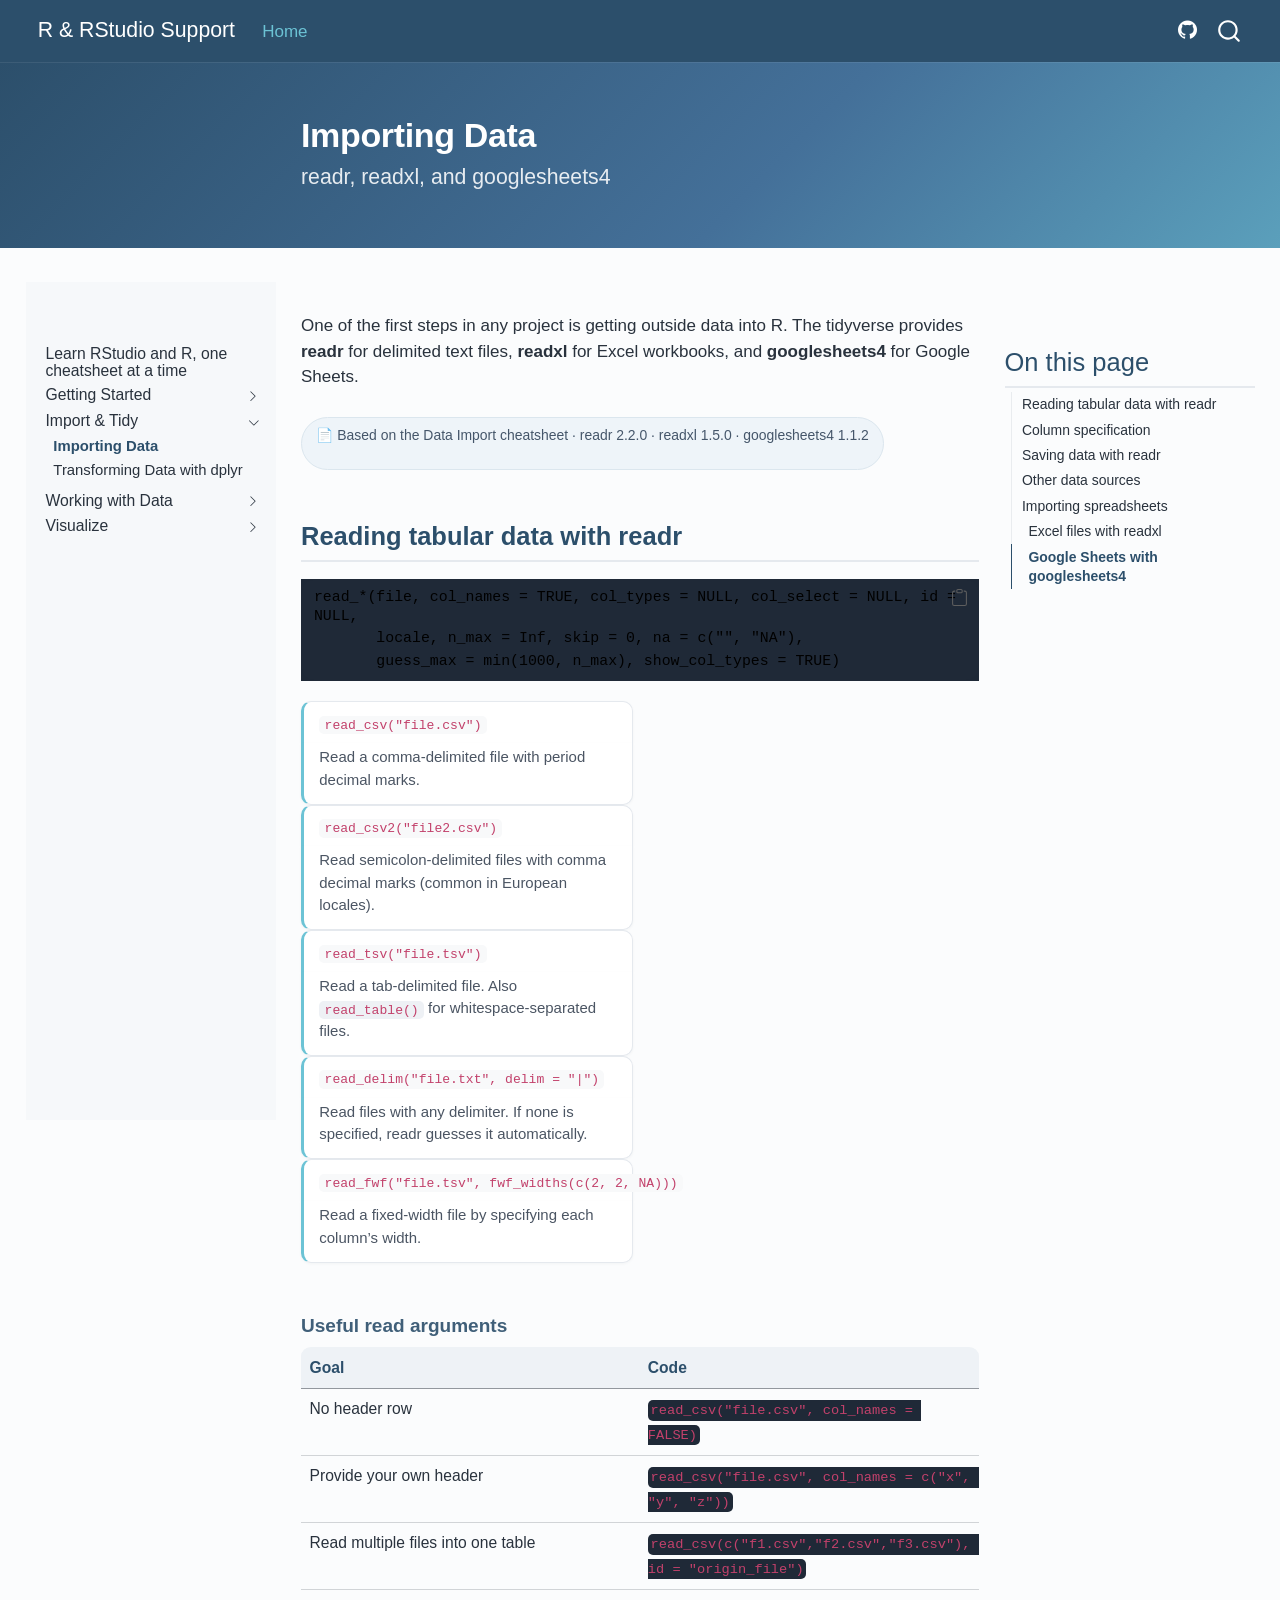
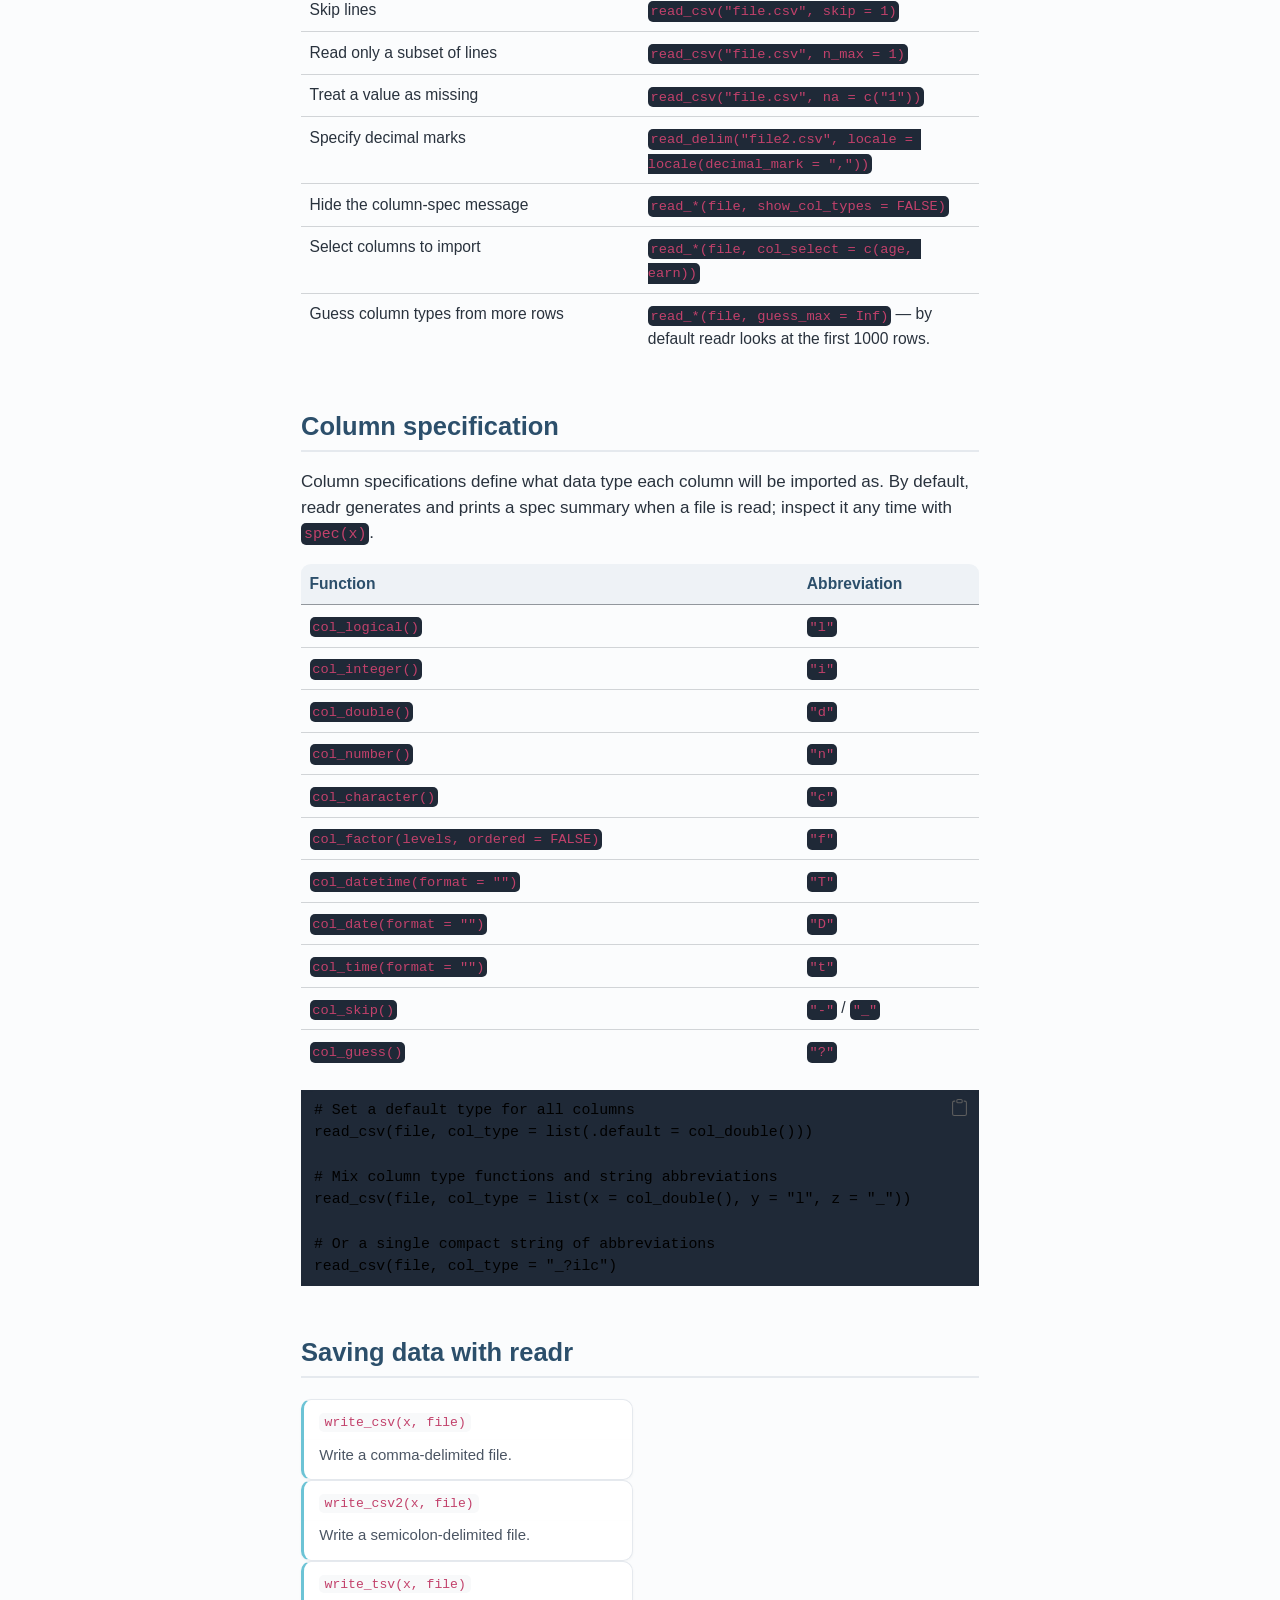
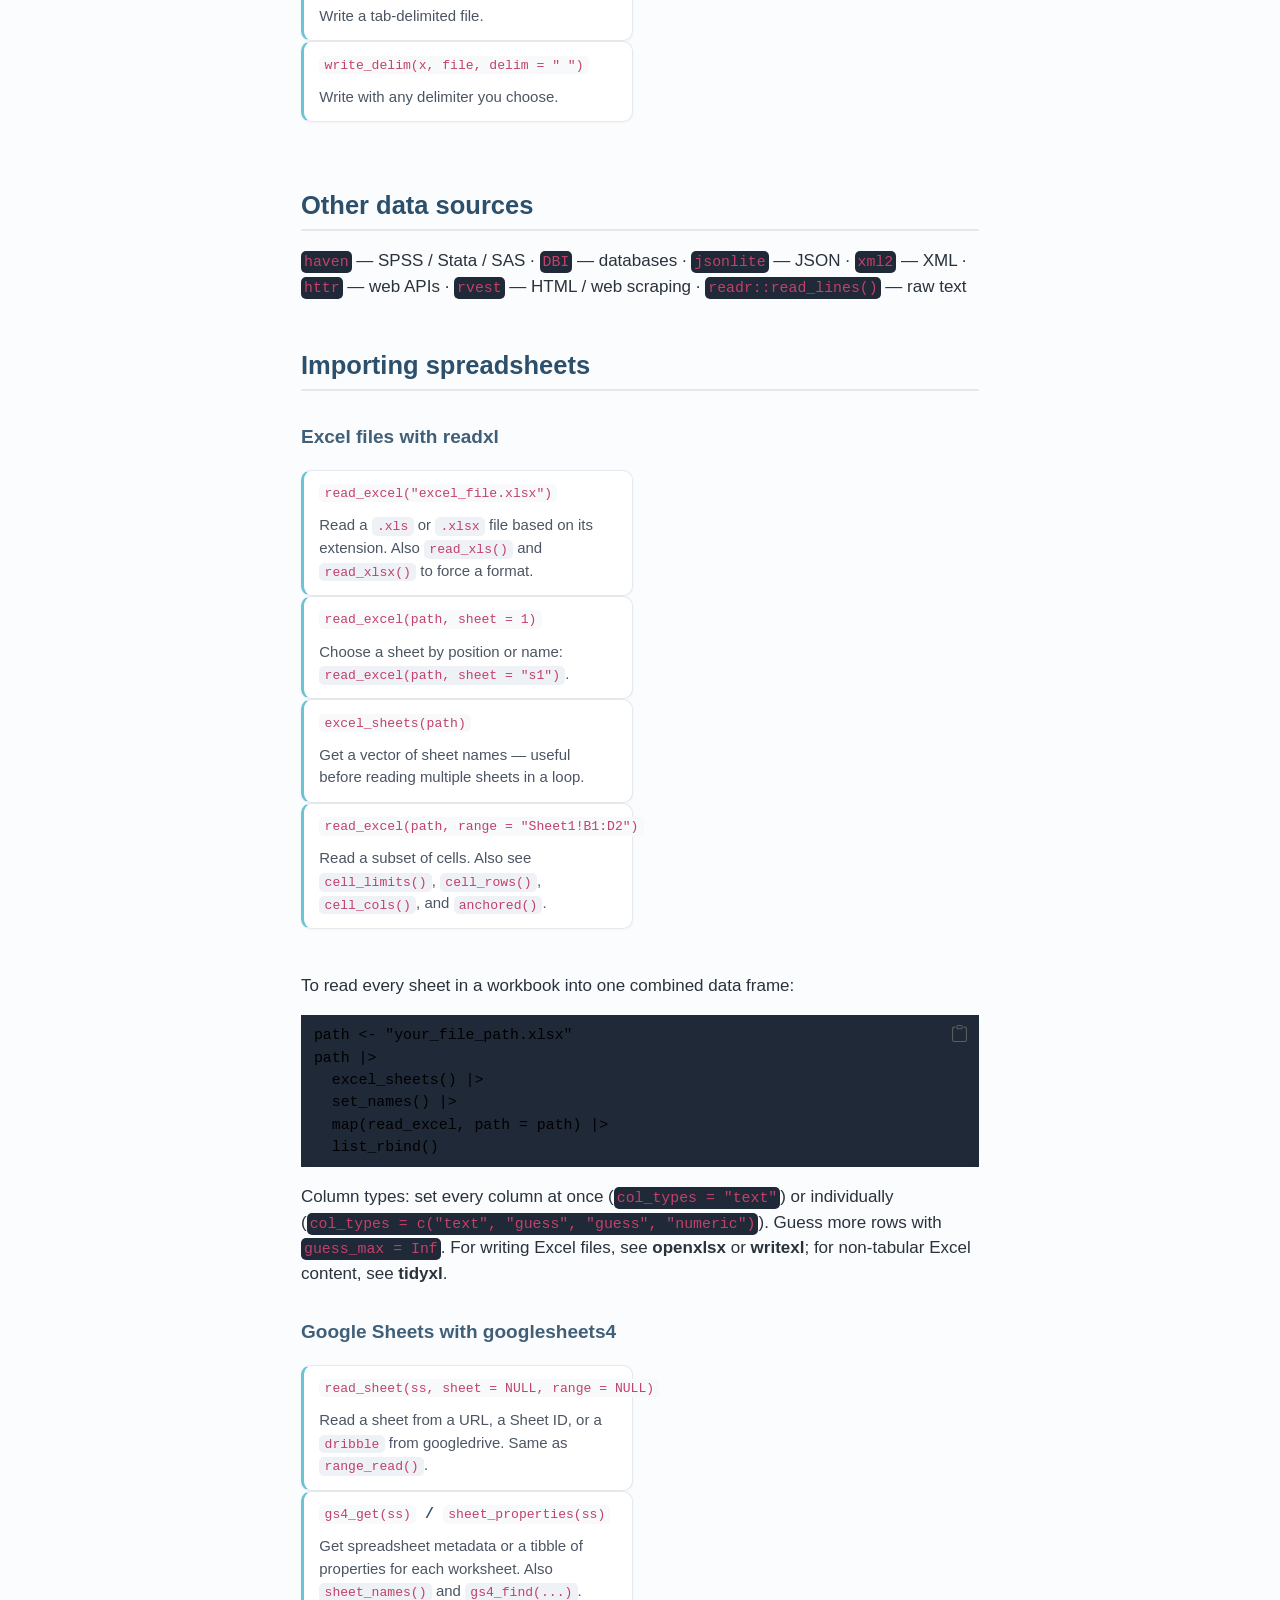
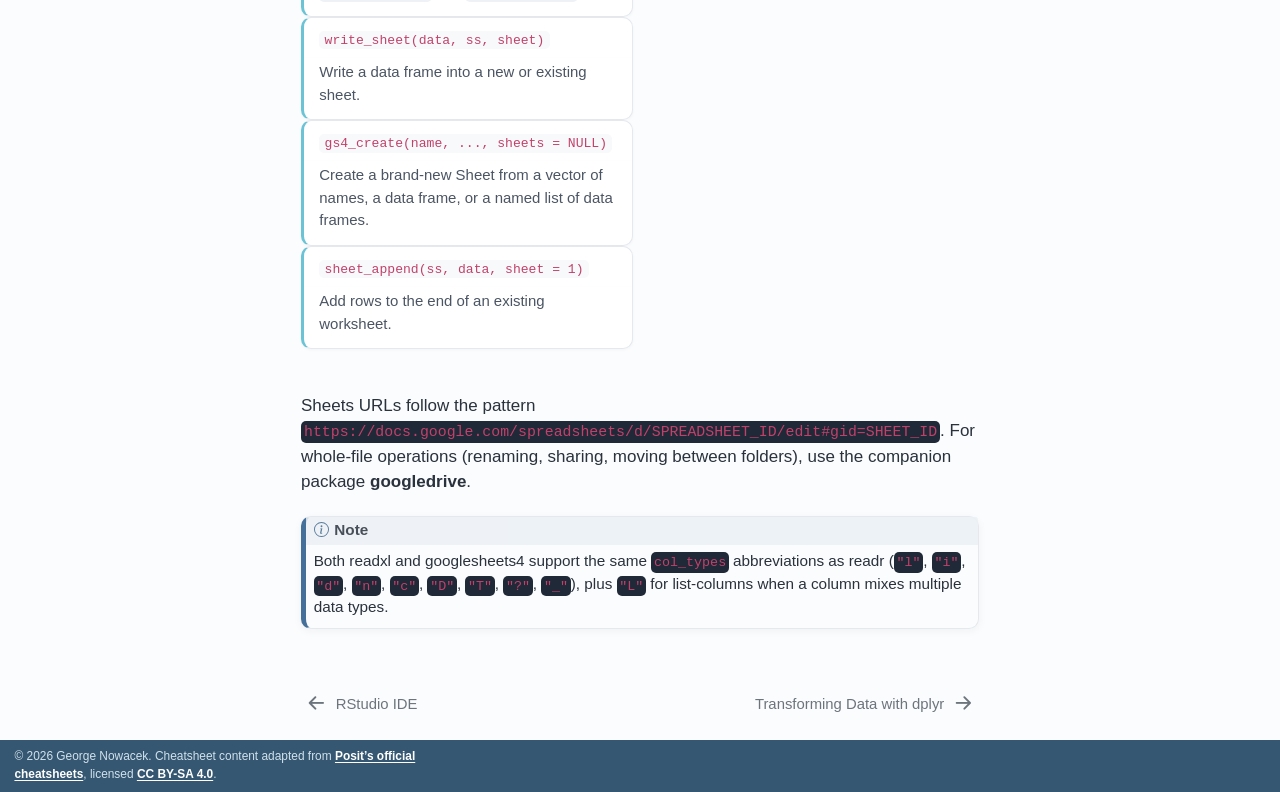
==== commit f6e3662c: "Polish site design and trim footer Add a gradient title banner, a small brand logo/favicon, styled f" ====
--- a/docs/data-import.html
+++ b/docs/data-import.html
@@ -73,6 +73,7 @@
 <meta name="quarto:offset" content="./">
 <link href="./data-transformation.html" rel="next">
 <link href="./rstudio-ide.html" rel="prev">
+<link href="./favicon.svg" rel="icon" type="image/svg+xml">
 <script src="site_libs/quarto-html/quarto.js" type="module"></script>
 <script src="site_libs/quarto-html/tabsets/tabsets.js" type="module"></script>
 <script src="site_libs/quarto-html/popper.min.js"></script>
@@ -82,7 +83,7 @@
 <link href="site_libs/quarto-html/quarto-syntax-highlighting-64a204ab8560d761af7679ceaba22944.css" rel="stylesheet" id="quarto-text-highlighting-styles">
 <script src="site_libs/bootstrap/bootstrap.min.js"></script>
 <link href="site_libs/bootstrap/bootstrap-icons.css" rel="stylesheet">
-<link href="site_libs/bootstrap/bootstrap-61f014f841e309003241b0b5c9f6c084.min.css" rel="stylesheet" append-hash="true" id="quarto-bootstrap" data-mode="light">
+<link href="site_libs/bootstrap/bootstrap-f715a684a2805f09eadd66e2b676b243.min.css" rel="stylesheet" append-hash="true" id="quarto-bootstrap" data-mode="light">
 <script id="quarto-search-options" type="application/json">{
   "location": "navbar",
   "copy-button": false,
@@ -119,10 +120,14 @@
 <body class="nav-sidebar floating nav-fixed quarto-light">
 
 <div id="quarto-search-results"></div>
-  <header id="quarto-header" class="headroom fixed-top">
+  <header id="quarto-header" class="headroom fixed-top quarto-banner">
     <nav class="navbar navbar-expand-lg " data-bs-theme="dark">
       <div class="navbar-container container-fluid">
       <div class="navbar-brand-container mx-auto">
+    <a href="./index.html" class="navbar-brand navbar-brand-logo">
+    <img src="./favicon.svg" alt="" class="navbar-logo light-content">
+    <img src="./favicon.svg" alt="" class="navbar-logo dark-content">
+    </a>
     <a class="navbar-brand" href="./index.html">
     <span class="navbar-title">R &amp; RStudio Support</span>
     </a>
@@ -165,7 +170,24 @@
   </nav>
 </header>
 <!-- content -->
-<div id="quarto-content" class="quarto-container page-columns page-rows-contents page-layout-article page-navbar">
+<header id="title-block-header" class="quarto-title-block default page-columns page-full">
+  <div class="quarto-title-banner page-columns page-full">
+    <div class="quarto-title column-body">
+      <h1 class="title d-none d-lg-block">Importing Data</h1>
+            <p class="subtitle lead">readr, readxl, and googlesheets4</p>
+                      </div>
+  </div>
+    
+  
+  <div class="quarto-title-meta">
+
+      
+    
+      
+    </div>
+    
+  
+  </header><div id="quarto-content" class="quarto-container page-columns page-rows-contents page-layout-article page-navbar">
 <!-- sidebar -->
   <nav id="quarto-sidebar" class="sidebar collapse collapse-horizontal quarto-sidebar-collapse-item sidebar-navigation floating overflow-auto">
         <div class="mt-2 flex-shrink-0 align-items-center">
@@ -287,26 +309,10 @@
 </nav>
     </div>
 <!-- main -->
-<main class="content" id="quarto-document-content">
-
-<header id="title-block-header" class="quarto-title-block default">
-<div class="quarto-title">
-<h1 class="title d-none d-lg-block">Importing Data</h1>
-<p class="subtitle lead">readr, readxl, and googlesheets4</p>
-</div>
-
-
-
-<div class="quarto-title-meta">
-
-    
-  
-    
-  </div>
-  
-
-
-</header>
+<main class="content quarto-banner-title-block" id="quarto-document-content">
+
+
+
 
 
 <p>One of the first steps in any project is getting outside data into R. The tidyverse provides <strong>readr</strong> for delimited text files, <strong>readxl</strong> for Excel workbooks, and <strong>googlesheets4</strong> for Google Sheets.</p>
@@ -999,8 +1005,8 @@
       &nbsp;
     </div>
     <div class="nav-footer-right">
-<p>This page is built with ❤ and <a href="https://quarto.org">Quarto</a>.</p>
-</div>
+      &nbsp;
+    </div>
   </div>
 </footer>
 
--- a/docs/styles.css
+++ b/docs/styles.css
@@ -1,22 +1,46 @@
-/* Function reference definition lists */
+/* Function reference definition lists, rendered as a card grid */
+.fn-ref {
+  display: grid;
+  grid-template-columns: repeat(auto-fill, minmax(280px, 1fr));
+  gap: 0.85rem;
+  margin: 1.2rem 0 1.6rem;
+}
+
 .fn-ref dt {
+  grid-column: 1;
   font-family: var(--bs-font-monospace, "SF Mono", Menlo, Consolas, monospace);
-  font-size: 0.92rem;
+  font-size: 0.88rem;
   font-weight: 700;
   color: #2c4f6b;
-  background: #eef1f5;
-  padding: 0.35rem 0.6rem;
-  border-radius: 6px;
-  margin-top: 1rem;
-  display: inline-block;
+  background: #ffffff;
+  border: 1px solid #e5e9ee;
+  border-left: 3px solid #6cc3d5;
+  border-radius: 10px 10px 0 0;
+  border-bottom: none;
+  padding: 0.65rem 0.9rem 0.4rem;
+  margin: 0;
+  box-shadow: 0 1px 3px rgba(31, 41, 55, 0.04);
 }
 
 .fn-ref dd {
-  margin: 0.35rem 0 0 0.1rem;
+  grid-column: 1;
+  margin: 0 0 0 0;
   color: #4b5563;
+  font-size: 0.88rem;
+  background: #ffffff;
+  border: 1px solid #e5e9ee;
+  border-left: 3px solid #6cc3d5;
+  border-top: none;
+  border-radius: 0 0 10px 10px;
+  padding: 0.2rem 0.9rem 0.75rem;
+  box-shadow: 0 1px 3px rgba(31, 41, 55, 0.04);
 }
 
-/* Inline "chip" tags for quick reference lists */
+.fn-ref dd code {
+  background: #eef1f5;
+}
+
+/* Inline "chip" style code — used for quick reference lists of bare functions */
 .chip {
   display: inline-block;
   background: #eef1f5;
@@ -31,42 +55,77 @@
 .source-note {
   display: inline-flex;
   align-items: center;
-  gap: 0.4rem;
+  gap: 0.45rem;
   background: #eef4f9;
-  border: 1px solid #e3e6ea;
-  color: #5b6472;
+  border: 1px solid #dbe6ee;
+  color: #45566a;
   font-size: 0.82rem;
-  padding: 0.35rem 0.7rem;
+  font-weight: 500;
+  padding: 0.4rem 0.85rem;
   border-radius: 999px;
-  margin-top: 0.5rem;
+  margin-top: 0.6rem;
 }
 
 /* Topic cards on the home page */
 .topic-cards {
   display: grid;
   grid-template-columns: repeat(auto-fit, minmax(230px, 1fr));
-  gap: 1.1rem;
-  margin: 1.5rem 0 2.5rem;
+  gap: 1.15rem;
+  margin: 1.6rem 0 2.75rem;
 }
 
 .topic-cards .card {
-  border: 1px solid #e3e6ea;
-  border-radius: 10px;
-  padding: 1.3rem 1.4rem;
-  transition: transform 0.12s ease, box-shadow 0.12s ease;
+  display: block;
+  position: relative;
+  border: 1px solid #e5e9ee;
+  border-radius: 12px;
+  padding: 1.5rem 1.5rem 1.4rem;
+  background: #ffffff;
+  text-decoration: none !important;
+  box-shadow: 0 1px 3px rgba(31, 41, 55, 0.05);
+  transition: transform 0.15s ease, box-shadow 0.15s ease, border-color 0.15s ease;
+  overflow: hidden;
+}
+
+.topic-cards .card::before {
+  content: "";
+  position: absolute;
+  top: 0;
+  left: 0;
+  right: 0;
+  height: 4px;
+  background: linear-gradient(90deg, #447099, #6cc3d5);
 }
 
 .topic-cards .card:hover {
-  transform: translateY(-2px);
-  box-shadow: 0 8px 20px rgba(31, 41, 55, 0.08);
+  transform: translateY(-3px);
+  box-shadow: 0 10px 24px rgba(31, 41, 55, 0.1);
+  border-color: #c9d6e0;
 }
 
 .topic-cards .card h3 {
-  margin-top: 0;
+  margin-top: 0.15rem;
+  margin-bottom: 0.5rem;
+  font-size: 1.05rem;
+  color: #2c4f6b !important;
 }
 
 .topic-cards .card p {
   color: #5b6472;
-  font-size: 0.9rem;
+  font-size: 0.89rem;
   margin-bottom: 0;
+  line-height: 1.5;
 }
+
+/* Tech-stack chip row on the home page */
+.tech-row {
+  display: flex;
+  flex-wrap: wrap;
+  gap: 0.5rem;
+  margin: 1.2rem 0 1.8rem;
+}
+
+.tech-row .chip {
+  font-size: 0.85rem;
+  padding: 0.35rem 0.85rem;
+}
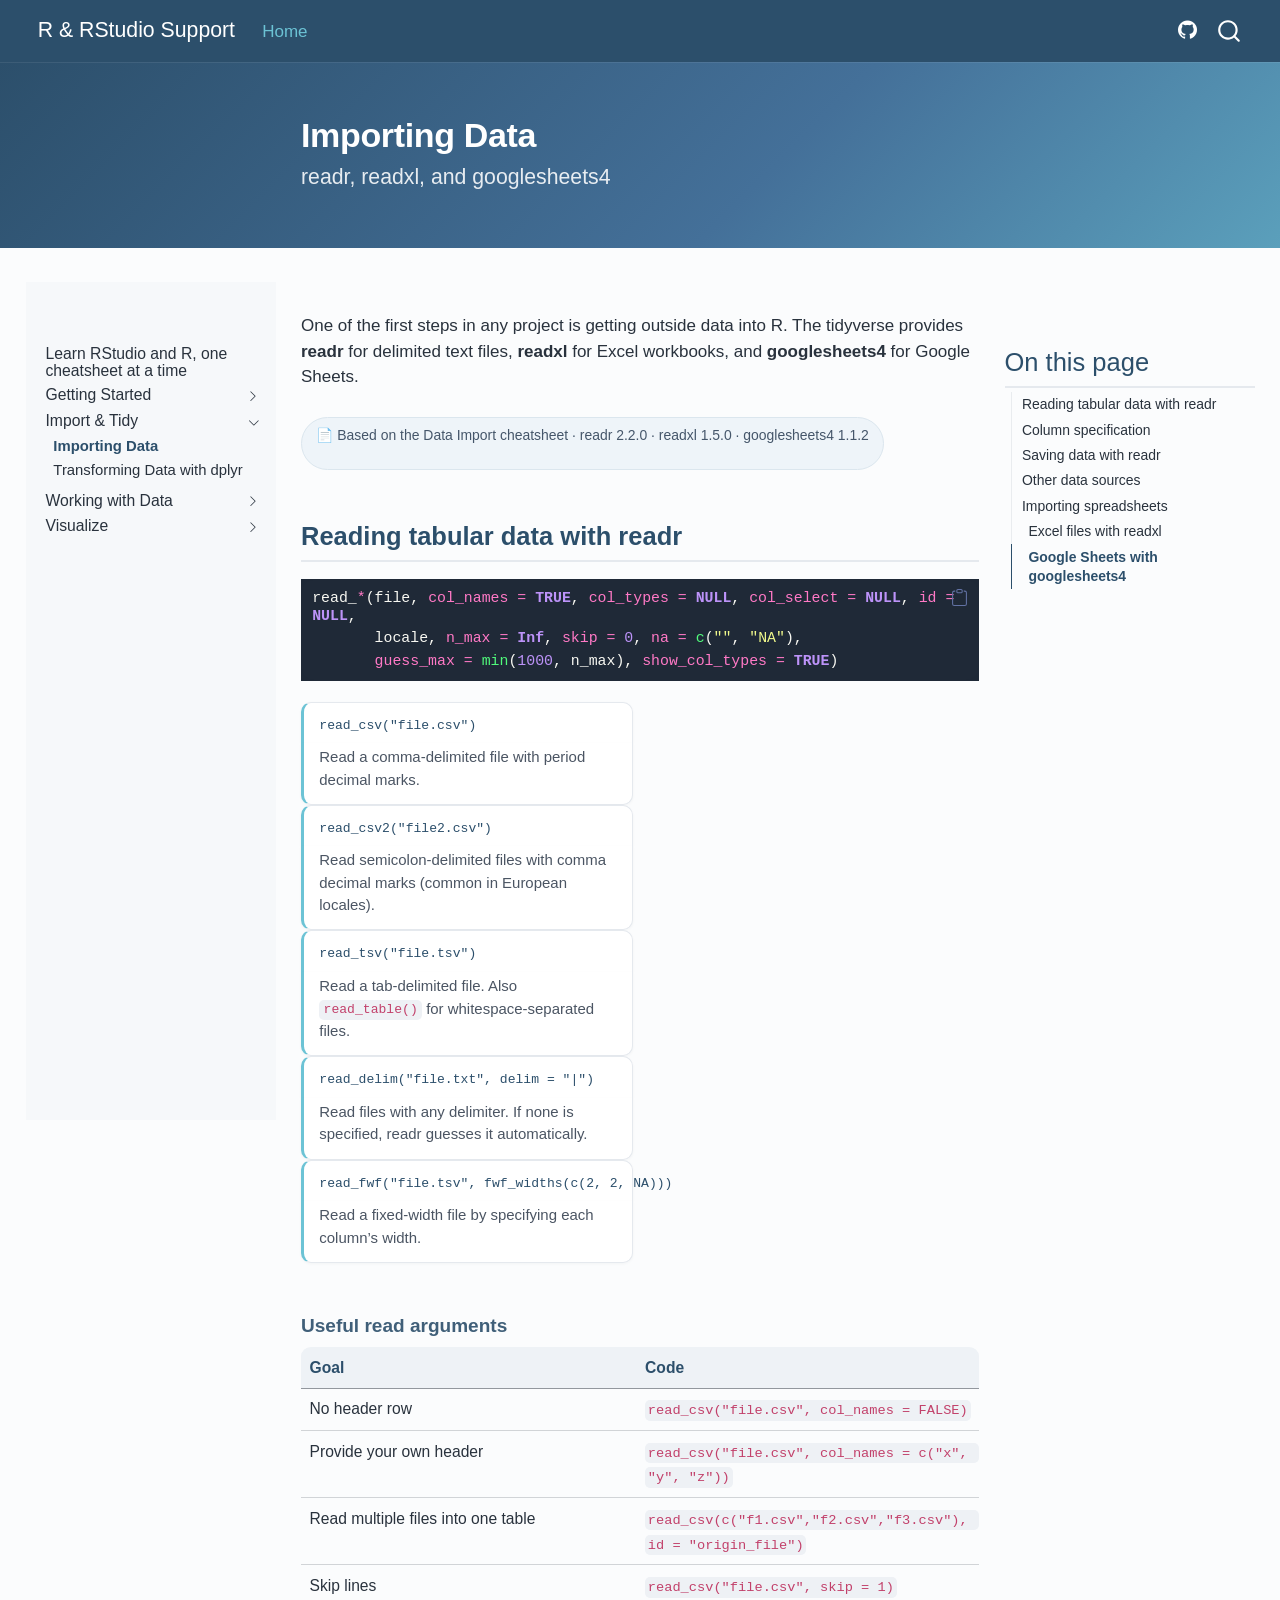
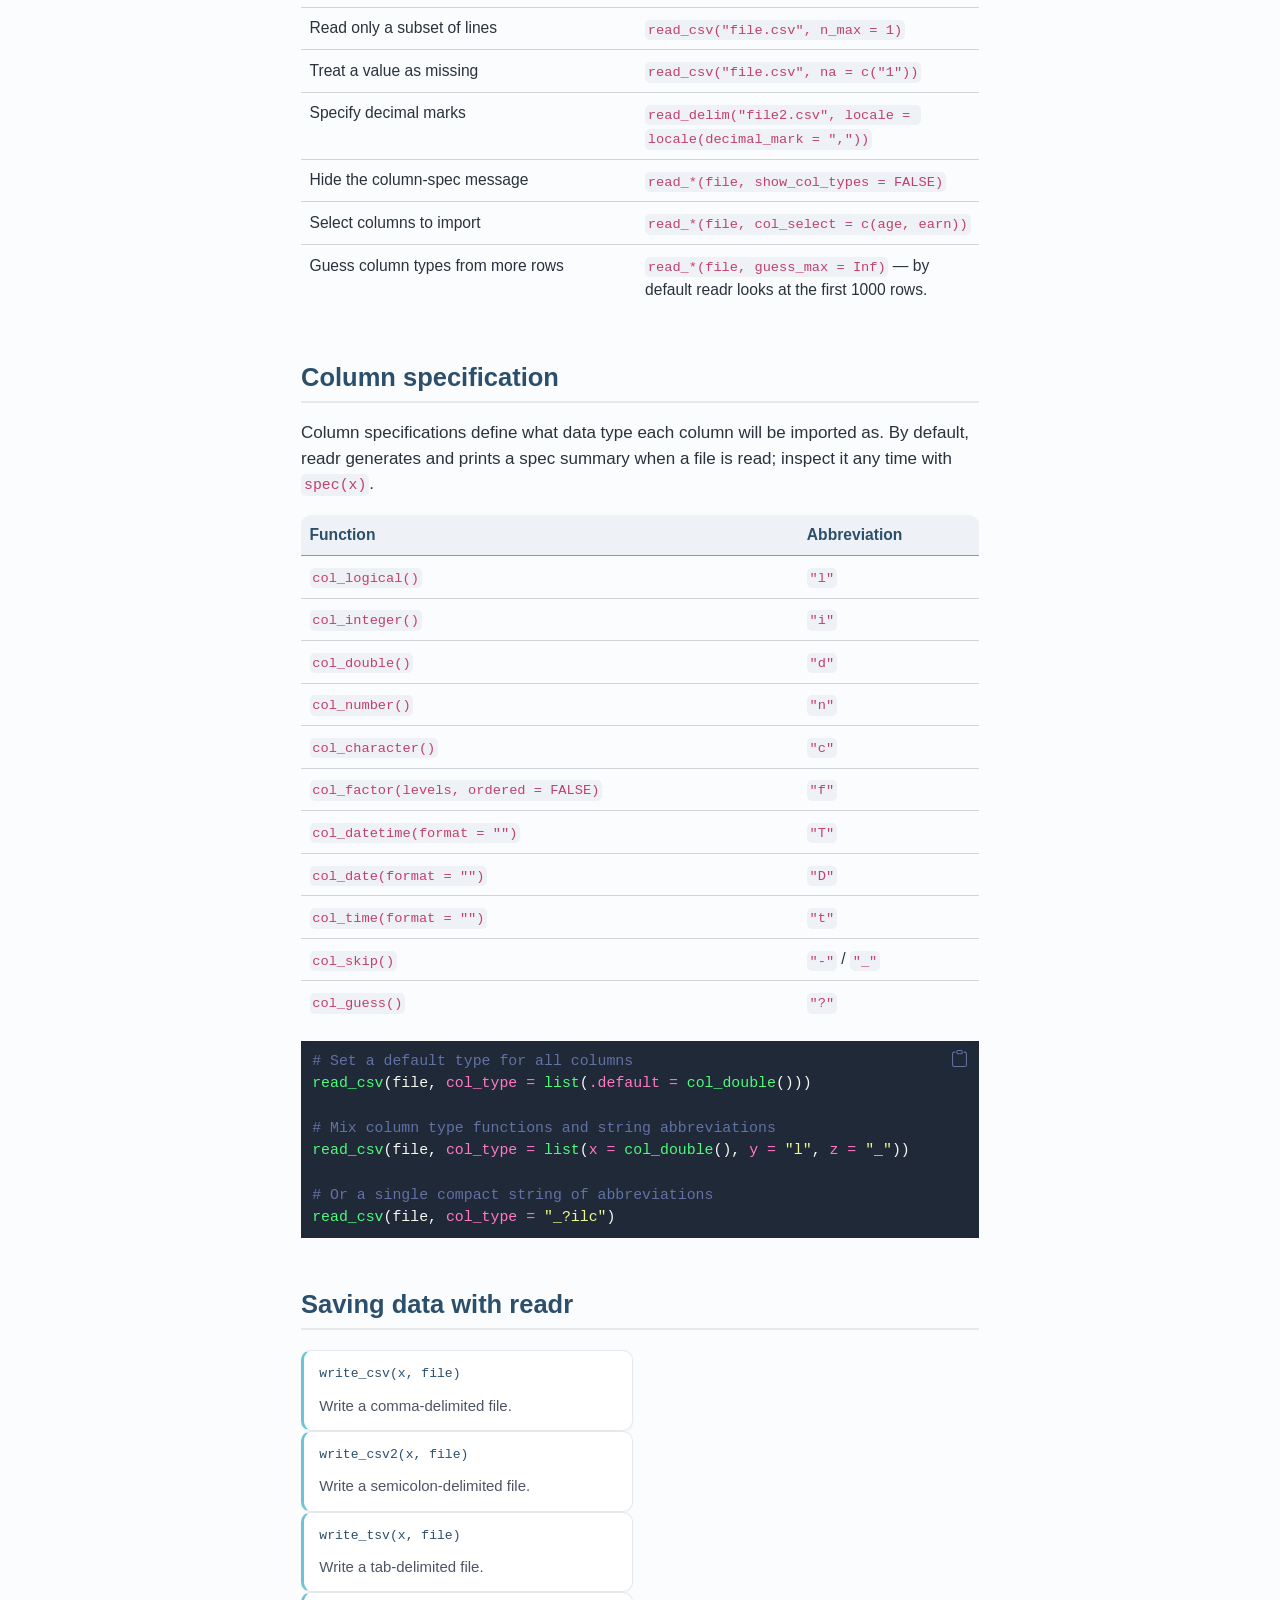
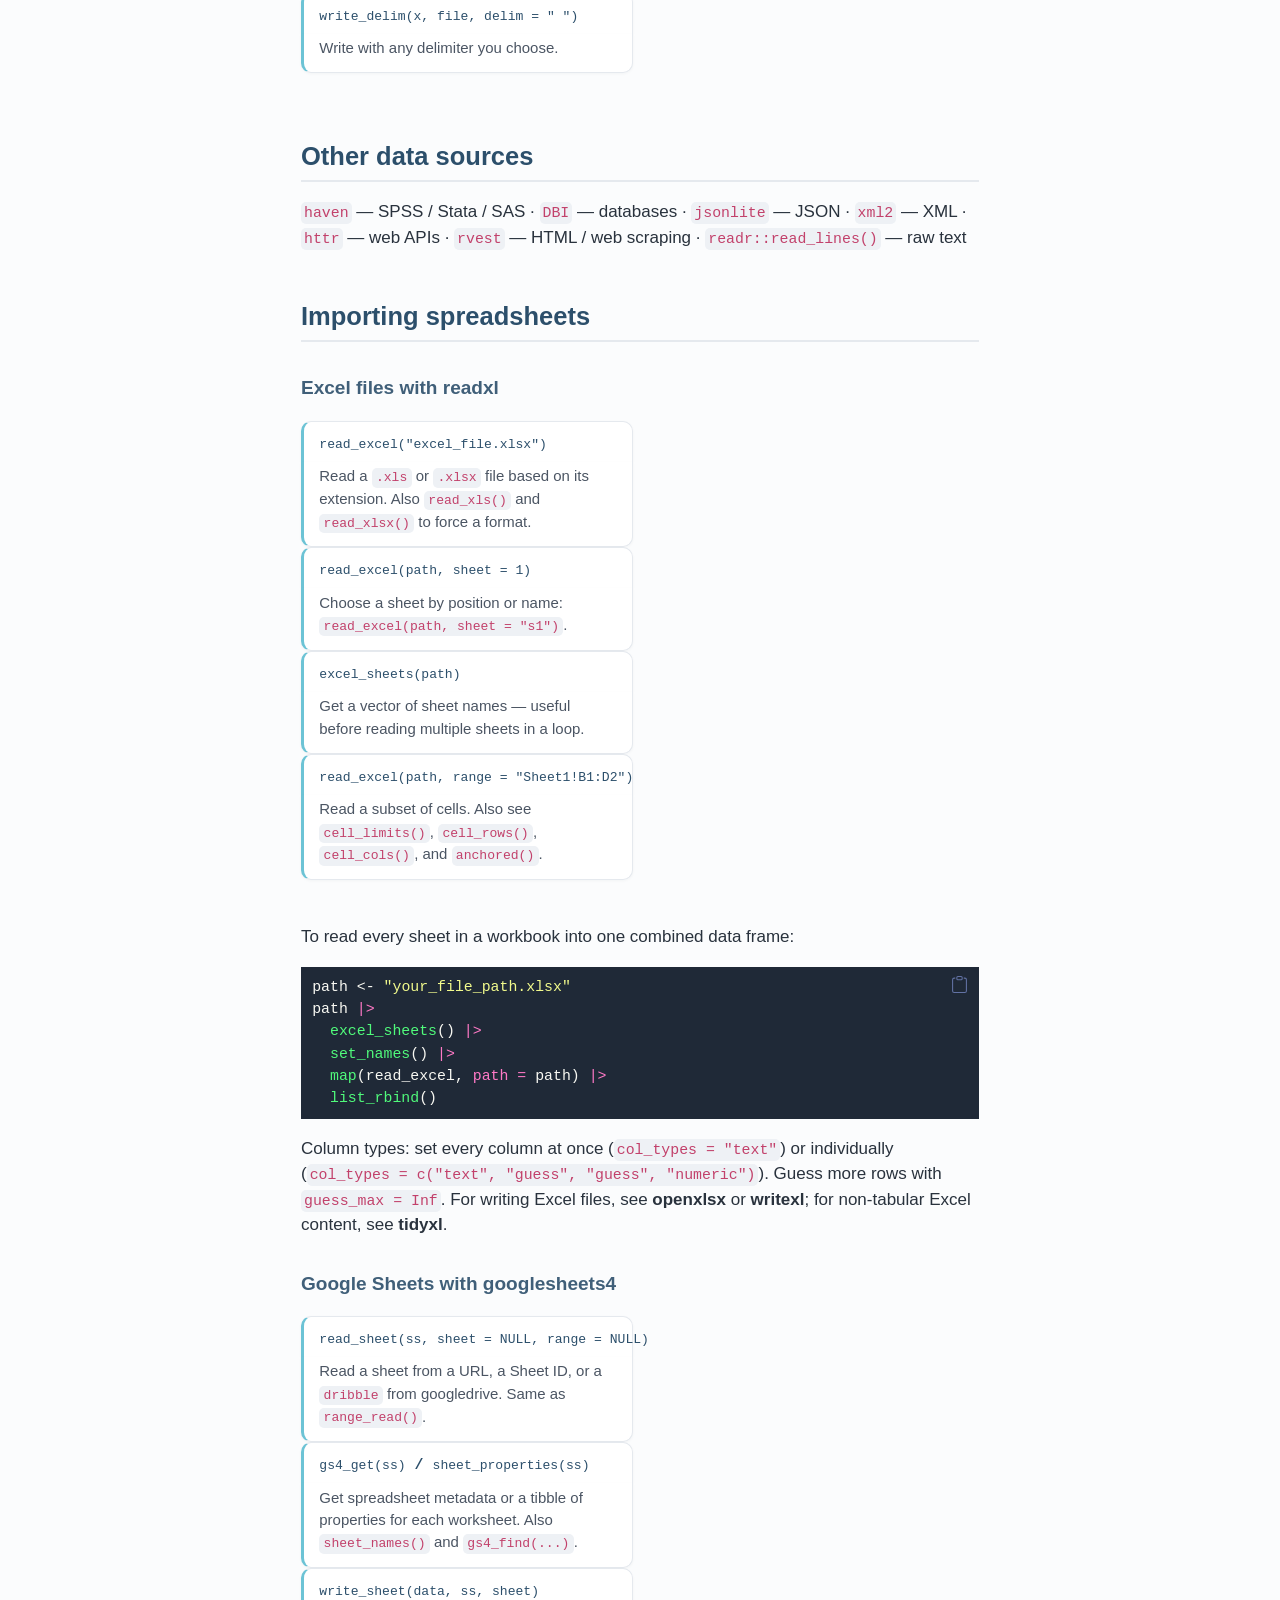
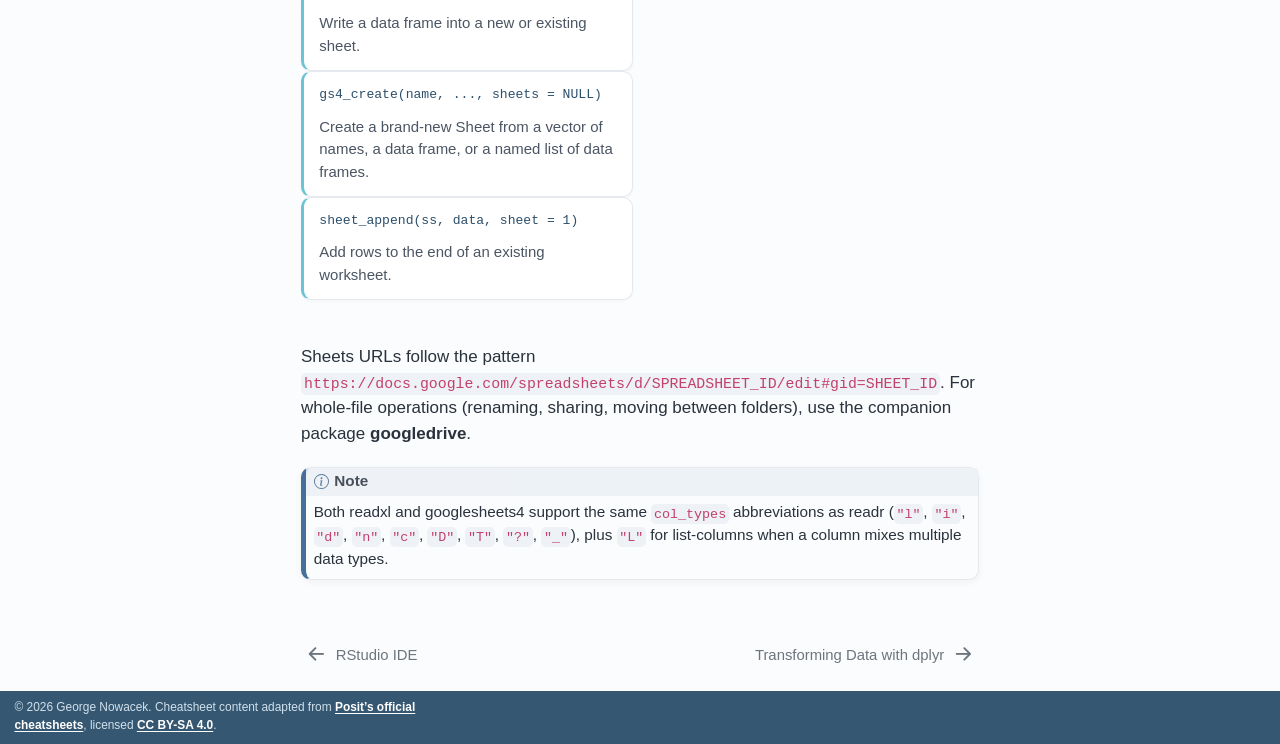
==== commit 9672b889: "Fix code contrast and wrapped inline code in tables The dark code-block background variable was also" ====
--- a/docs/data-import.html
+++ b/docs/data-import.html
@@ -80,10 +80,10 @@
 <script src="site_libs/quarto-html/tippy.umd.min.js"></script>
 <script src="site_libs/quarto-html/anchor.min.js"></script>
 <link href="site_libs/quarto-html/tippy.css" rel="stylesheet">
-<link href="site_libs/quarto-html/quarto-syntax-highlighting-64a204ab8560d761af7679ceaba22944.css" rel="stylesheet" id="quarto-text-highlighting-styles">
+<link href="site_libs/quarto-html/quarto-syntax-highlighting-53dc85963c67a221f6f2030af840abbe.css" rel="stylesheet" id="quarto-text-highlighting-styles">
 <script src="site_libs/bootstrap/bootstrap.min.js"></script>
 <link href="site_libs/bootstrap/bootstrap-icons.css" rel="stylesheet">
-<link href="site_libs/bootstrap/bootstrap-f715a684a2805f09eadd66e2b676b243.min.css" rel="stylesheet" append-hash="true" id="quarto-bootstrap" data-mode="light">
+<link href="site_libs/bootstrap/bootstrap-504393f66f1ad4fdf8ab1cc0ffcbb41a.min.css" rel="stylesheet" append-hash="true" id="quarto-bootstrap" data-mode="light">
 <script id="quarto-search-options" type="application/json">{
   "location": "navbar",
   "copy-button": false,
--- a/docs/site_libs/quarto-html/quarto-syntax-highlighting-53dc85963c67a221f6f2030af840abbe.css
+++ b/docs/site_libs/quarto-html/quarto-syntax-highlighting-53dc85963c67a221f6f2030af840abbe.css
@@ -0,0 +1,211 @@
+/* quarto syntax highlight colors */
+:root {
+  --quarto-hl-al-color: #ff5555;
+  --quarto-hl-an-color: #ff79c6;
+  --quarto-hl-at-color: #ff79c6;
+  --quarto-hl-bn-color: #bd93f9;
+  --quarto-hl-bu-color: #8be9fd;
+  --quarto-hl-ch-color: #f1fa8c;
+  --quarto-hl-co-color: #6272a4;
+  --quarto-hl-cv-color: #8be9fd;
+  --quarto-hl-cn-color: #bd93f9;
+  --quarto-hl-cf-color: #ff79c6;
+  --quarto-hl-dt-color: #8be9fd;
+  --quarto-hl-dv-color: #bd93f9;
+  --quarto-hl-do-color: #ffb86c;
+  --quarto-hl-er-color: #ff5555;
+  --quarto-hl-ex-color: #8be9fd;
+  --quarto-hl-fl-color: #bd93f9;
+  --quarto-hl-fu-color: #50fa7b;
+  --quarto-hl-im-color: #ff79c6;
+  --quarto-hl-in-color: #f1fa8c;
+  --quarto-hl-kw-color: #ff79c6;
+  --quarto-hl-op-color: #f8f8f2;
+  --quarto-hl-pp-color: #ff79c6;
+  --quarto-hl-re-color: #8be9fd;
+  --quarto-hl-sc-color: #ff79c6;
+  --quarto-hl-ss-color: #f1fa8c;
+  --quarto-hl-st-color: #f1fa8c;
+  --quarto-hl-va-color: #8be9fd;
+  --quarto-hl-vs-color: #f1fa8c;
+  --quarto-hl-wa-color: #ff5555;
+}
+
+/* other quarto variables */
+:root {
+  --quarto-font-monospace: SFMono-Regular, Menlo, Monaco, Consolas, "Liberation Mono", "Courier New", monospace;
+}
+
+/* syntax highlight based on Pandoc's rules */
+pre > code.sourceCode > span {
+  color: #f8f8f2;
+}
+
+code.sourceCode > span {
+  color: #f8f8f2;
+}
+
+div.sourceCode,
+div.sourceCode pre.sourceCode {
+  color: #f8f8f2;
+}
+
+/* Normal */
+code span {
+  color: #f8f8f2;
+}
+
+/* Alert */
+code span.al {
+  font-weight: bold;
+  color: #ff5555;
+}
+
+/* Annotation */
+code span.an {
+  color: #ff79c6;
+}
+
+/* Attribute */
+code span.at {
+  color: #ff79c6;
+}
+
+/* BaseN */
+code span.bn {
+  color: #bd93f9;
+}
+
+/* BuiltIn */
+code span.bu {
+  color: #8be9fd;
+}
+
+/* ControlFlow */
+code span.cf {
+  color: #ff79c6;
+}
+
+/* Char */
+code span.ch {
+  color: #f1fa8c;
+}
+
+/* Constant */
+code span.cn {
+  font-weight: bold;
+  color: #bd93f9;
+}
+
+/* Comment */
+code span.co {
+  color: #6272a4;
+}
+
+/* CommentVar */
+code span.cv {
+  color: #8be9fd;
+}
+
+/* Documentation */
+code span.do {
+  color: #ffb86c;
+}
+
+/* DataType */
+code span.dt {
+  font-style: italic;
+  color: #8be9fd;
+}
+
+/* DecVal */
+code span.dv {
+  color: #bd93f9;
+}
+
+/* Error */
+code span.er {
+  color: #ff5555;
+  text-decoration: underline;
+}
+
+/* Extension */
+code span.ex {
+  color: #8be9fd;
+}
+
+/* Float */
+code span.fl {
+  color: #bd93f9;
+}
+
+/* Function */
+code span.fu {
+  color: #50fa7b;
+}
+
+/* Import */
+code span.im {
+  color: #ff79c6;
+}
+
+/* Information */
+code span.in {
+  color: #f1fa8c;
+}
+
+/* Keyword */
+code span.kw {
+  color: #ff79c6;
+}
+
+/* Operator */
+code span.op {
+  color: #f8f8f2;
+}
+
+/* Preprocessor */
+code span.pp {
+  color: #ff79c6;
+}
+
+/* RegionMarker */
+code span.re {
+  color: #8be9fd;
+}
+
+/* SpecialChar */
+code span.sc {
+  color: #ff79c6;
+}
+
+/* SpecialString */
+code span.ss {
+  color: #f1fa8c;
+}
+
+/* String */
+code span.st {
+  color: #f1fa8c;
+}
+
+/* Variable */
+code span.va {
+  color: #8be9fd;
+}
+
+/* VerbatimString */
+code span.vs {
+  color: #f1fa8c;
+}
+
+/* Warning */
+code span.wa {
+  color: #ff5555;
+}
+
+.prevent-inlining {
+  content: "</";
+}
+
+/*# sourceMappingURL=b4e11970e5a4fcb6f877379687f50e91.css.map */
--- a/docs/styles.css
+++ b/docs/styles.css
@@ -20,6 +20,15 @@
   padding: 0.65rem 0.9rem 0.4rem;
   margin: 0;
   box-shadow: 0 1px 3px rgba(31, 41, 55, 0.04);
+}
+
+/* The term is itself a `code` span (from markdown backticks) — the card
+   already looks like a chip, so strip the generic inline-code pill here. */
+.fn-ref dt code {
+  background: transparent;
+  padding: 0;
+  border-radius: 0;
+  color: inherit;
 }
 
 .fn-ref dd {
